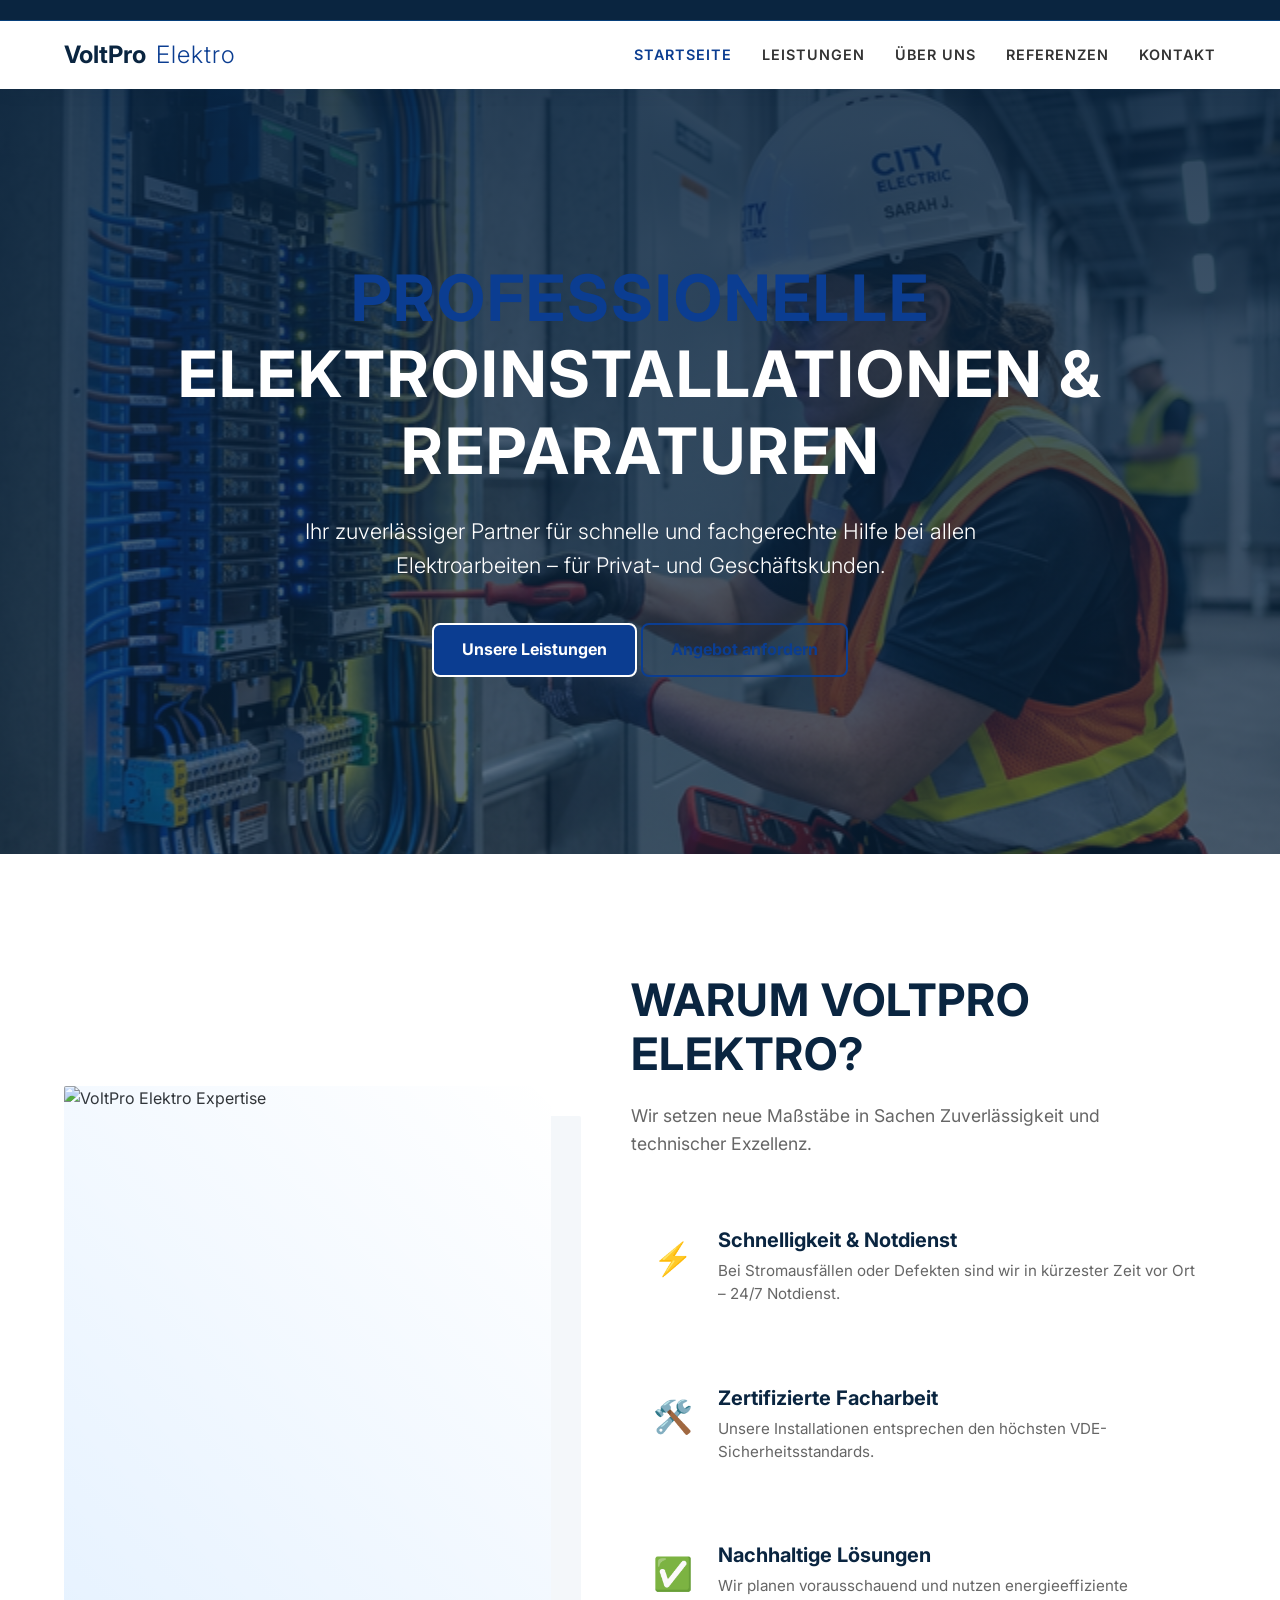
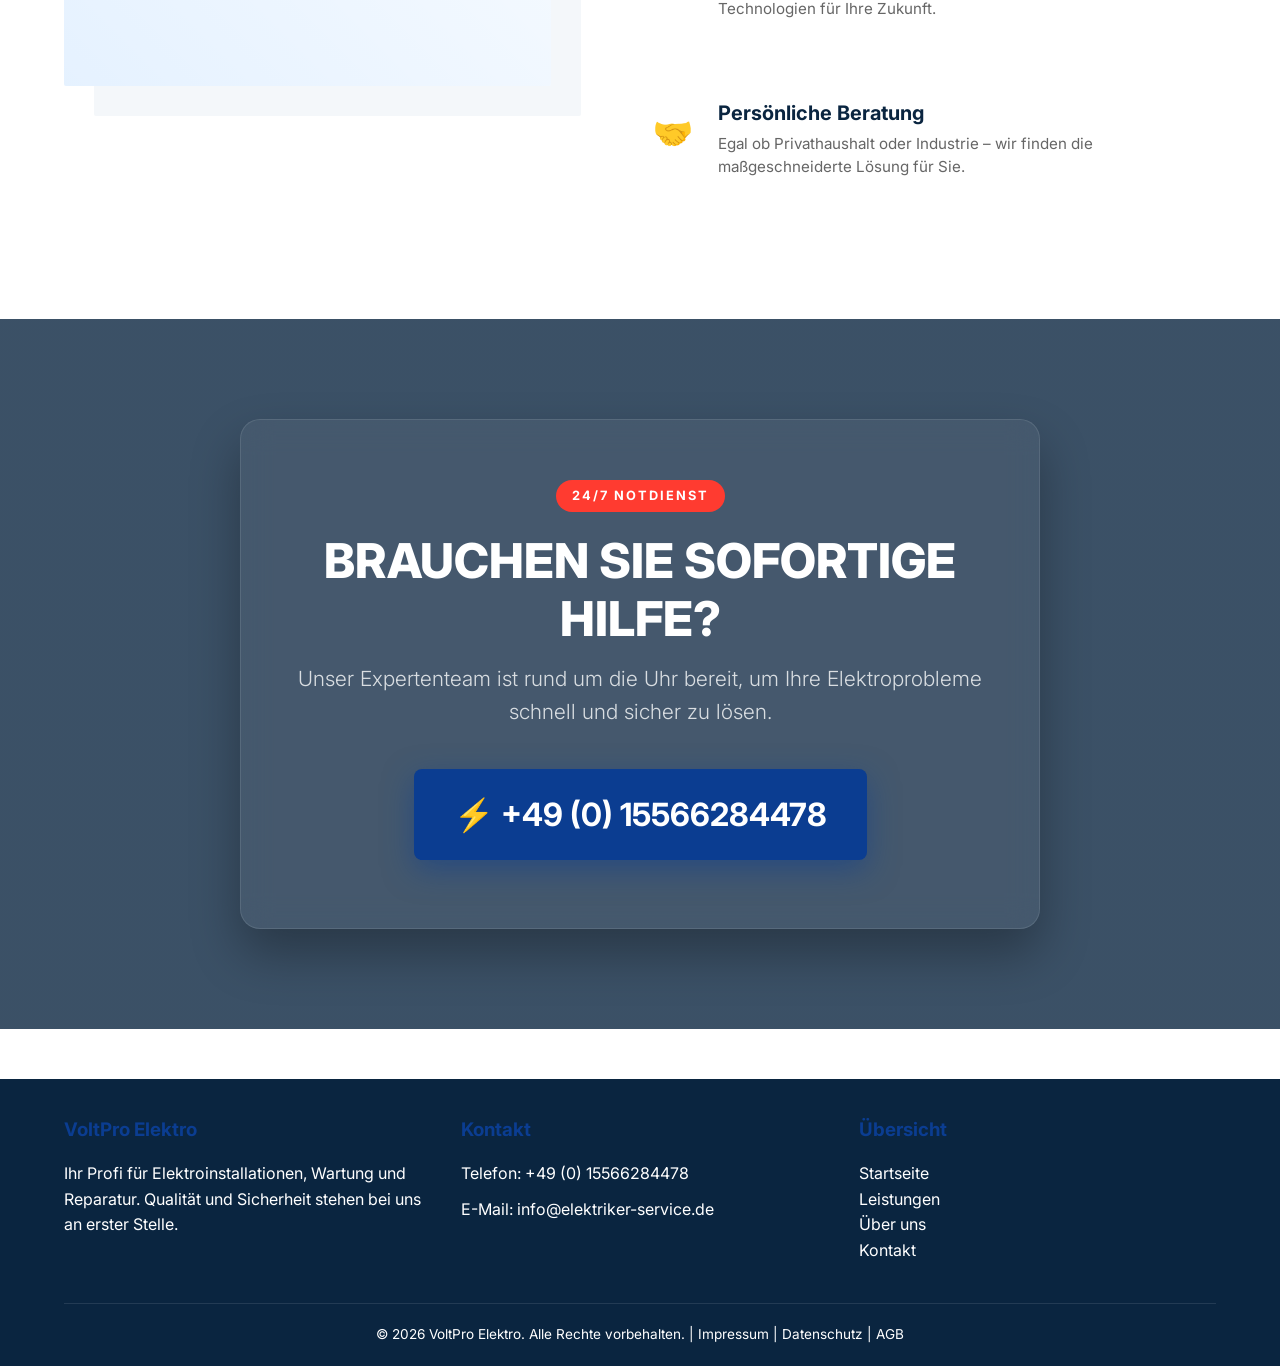
==== index.html @ 4292c700 "Update: German translations, new button styles, creative references, and legal pages" ====
<!DOCTYPE html>
<html lang="de">

<head>
    <meta charset="UTF-8">
    <meta name="viewport" content="width=device-width, initial-scale=1.0">
    <title>VoltPro Elektro | Professionell & Zuverlässig</title>
    <meta name="description"
        content="Professionelle Elektroinstallationen, Reparaturen und Wartung für Privat- und Geschäftskunden. Schneller und fachgerechter Service.">
    <link rel="stylesheet" href="css/style.css">
</head>

<body>
    <header>
        <div class="top-bar">
            <div class="container">

            </div>
        </div>
        <nav class="navbar">
            <div class="container">
                <a href="index.html" class="logo">VoltPro <span>Elektro</span></a>
                <ul class="nav-links">
                    <li><a href="index.html" class="active">Startseite</a></li>
                    <li><a href="leistungen.html">Leistungen</a></li>
                    <li><a href="uber-uns.html">Über uns</a></li>
                    <li><a href="referenzen.html">Referenzen</a></li>
                    <li><a href="kontakt.html">Kontakt</a></li>
                </ul>
                <div class="hamburger">
                    <span></span>
                    <span></span>
                    <span></span>
                </div>
            </div>
        </nav>
    </header>

    <main>
        <section class="hero" id="home">
            <div class="container">
                <div class="hero-content">
                    <h1><span>Professionelle</span> Elektroinstallationen & Reparaturen</h1>
                    <p>Ihr zuverlässiger Partner für schnelle und fachgerechte Hilfe bei allen Elektroarbeiten – für
                        Privat- und Geschäftskunden.</p>
                    <div class="hero-btns">
                        <a href="leistungen.html" class="btn white-border-btn">Unsere Leistungen</a>
                        <a href="kontakt.html" class="btn btn-secondary white-border-btn">Angebot anfordern</a>
                    </div>
                </div>
            </div>
        </section>

        <section class="advantages" id="why-us">
            <div class="container">
                <div class="advantages-split">
                    <div class="advantages-image">
                        <img src="https://images.unsplash.com/photo-1560700105-ef025fd710af?q=80&w=687&auto=format&fit=crop&ixlib=rb-4.1.0&ixid=M3wxMjA3fDB8MHxwaG90by1wYWdlfHx8fGVufDB8fHx8fA%3D%3D"
                            alt="VoltPro Elektro Expertise">
                    </div>
                    <div class="advantages-content">
                        <h2 class="section-title">Warum VoltPro Elektro?</h2>
                        <p class="section-subtitle">Wir setzen neue Maßstäbe in Sachen Zuverlässigkeit und technischer
                            Exzellenz.</p>

                        <div class="advantage-items">
                            <div class="advantage-item">
                                <div class="item-icon">⚡</div>
                                <div class="item-text">
                                    <h3>Schnelligkeit & Notdienst</h3>
                                    <p>Bei Stromausfällen oder Defekten sind wir in kürzester Zeit vor Ort – 24/7
                                        Notdienst.</p>
                                </div>
                            </div>
                            <div class="advantage-item">
                                <div class="item-icon">🛠️</div>
                                <div class="item-text">
                                    <h3>Zertifizierte Facharbeit</h3>
                                    <p>Unsere Installationen entsprechen den höchsten VDE-Sicherheitsstandards.</p>
                                </div>
                            </div>
                            <div class="advantage-item">
                                <div class="item-icon">✅</div>
                                <div class="item-text">
                                    <h3>Nachhaltige Lösungen</h3>
                                    <p>Wir planen vorausschauend und nutzen energieeffiziente Technologien für Ihre
                                        Zukunft.</p>
                                </div>
                            </div>
                            <div class="advantage-item">
                                <div class="item-icon">🤝</div>
                                <div class="item-text">
                                    <h3>Persönliche Beratung</h3>
                                    <p>Egal ob Privathaushalt oder Industrie – wir finden die maßgeschneiderte Lösung
                                        für Sie.</p>
                                </div>
                            </div>
                        </div>
                    </div>
                </div>
            </div>
        </section>

        <section class="cta-section">
            <div class="container">
                <div class="cta-glass-card">
                    <span class="cta-badge">24/7 Notdienst</span>
                    <h2>Brauchen Sie sofortige Hilfe?</h2>
                    <p>Unser Expertenteam ist rund um die Uhr bereit, um Ihre Elektroprobleme schnell und sicher zu lösen.</p>
                    <a href="tel:+4915566284478" class="btn white-border-btn cta-phone-btn">⚡ +49 (0) 15566284478</a>
                </div>
            </div>
        </section>
    </main>

    <footer>
        <div class="container">
            <div class="footer-content">
                <div class="footer-section">
                    <h3>VoltPro Elektro</h3>
                    <p>Ihr Profi für Elektroinstallationen, Wartung und Reparatur. Qualität und Sicherheit stehen bei
                        uns an erster Stelle.</p>
                </div>
                <div class="footer-section">
                    <h3>Kontakt</h3>
                    <p>Telefon: <a href="tel:+4915566284478">+49 (0) 15566284478</a></p>
                    <p>E-Mail: info@elektriker-service.de</p>
                </div>
                <div class="footer-section">
                    <h3>Übersicht</h3>
                    <ul>
                        <li><a href="index.html">Startseite</a></li>
                        <li><a href="leistungen.html">Leistungen</a></li>
                        <li><a href="uber-uns.html">Über uns</a></li>
                        <li><a href="kontakt.html">Kontakt</a></li>
                    </ul>
                </div>
            </div>
            <div class="footer-bottom">
                <p>&copy; 2026 VoltPro Elektro. Alle Rechte vorbehalten. | <a href="impressum.html">Impressum</a> | <a href="datenschutz.html">Datenschutz</a> | <a href="agb.html">AGB</a></p>
            </div>
        </div>
    </footer>

    <script src="js/main.js"></script>
</body>

</html>
---- css/style.css ----
@import url('https://fonts.googleapis.com/css2?family=Inter:wght@300;400;600;700&display=swap');

:root {
    --primary-color: #0A2540; /* Navy Blue */
    --accent-color: #0b3d91; /* User's Dark Blue */
    --accent-hover: #1456d1; /* User's Hover Blue */
    --text-color: #333333;
    --text-light: #666666;
    --bg-light: #F4F7FA; /* Coller light bg */
    --white: #FFFFFF;
    --black: #0A2540; /* Replaced black structure with Navy */
    --off-black: #071A2D; /* Deeper navy */
    --shadow: 0 4px 15px rgba(0, 37, 64, 0.08); /* Blue-tinted shadow */
    --transition: all 0.3s cubic-bezier(0.4, 0, 0.2, 1);
}

* {
    margin: 0;
    padding: 0;
    box-sizing: border-box;
}

body {
    font-family: 'Inter', sans-serif;
    line-height: 1.6;
    color: var(--text-color);
    background-color: var(--white);
    overflow-x: hidden;
}

h1, h2, h3 {
    color: var(--primary-color);
    line-height: 1.2;
}

a {
    text-decoration: none;
    color: inherit;
    transition: var(--transition);
}

ul {
    list-style: none;
}

img {
    max-width: 100%;
    display: block;
}

.container {
    width: 90%;
    max-width: 1200px;
    margin: 0 auto;
}

.btn {
    display: inline-block;
    padding: 12px 28px;
    background-color: var(--accent-color);
    color: var(--white);
    font-weight: 700;
    border-radius: 10px;
    border: 2px solid white; /* Weißer Rahmen für Elektro-Look */
    cursor: pointer;
    transition: all 0.3s ease;
    text-decoration: none;
    display: inline-block;
    position: relative;
    overflow: hidden;
    font-size: 16px;
}

.btn:hover {
    background-color: var(--accent-hover);
    border-color: white;
    box-shadow: 0 0 15px rgba(20, 86, 209, 0.7);
    transform: translateY(-2px);
}

.btn:active {
    transform: scale(0.96);
}

.btn::before {
    content: "";
    position: absolute;
    top: 0;
    left: -100%;
    width: 100%;
    height: 100%;
    background: linear-gradient(
        120deg,
        transparent,
        rgba(255,255,255,0.4),
        transparent
    );
    transition: 0.5s;
}

.btn:hover::before {
    left: 100%;
}

.white-border-btn {
    background: #0b3d91; /* dunkles Blau */
    color: white;
    border: 2px solid white;
    padding: 12px 28px;
    font-size: 16px;
    border-radius: 8px;
    cursor: pointer;
    transition: 0.3s;
    display: inline-block;
    text-decoration: none;
}

.white-border-btn:hover {
    background: #1456d1;
    box-shadow: 0 0 10px rgba(255,255,255,0.6);
}

.white-border-btn:active {
    transform: scale(0.97);
}

button {
    border: 2px solid white;
}

.btn-secondary {
    background-color: transparent;
    color: var(--accent-color);
    border: 2px solid var(--accent-color);
}

.btn-secondary:hover {
    background-color: var(--accent-color);
    color: var(--white);
}

/* Header & Navigation */
header {
    background-color: var(--white);
    box-shadow: var(--shadow);
    position: sticky;
    top: 0;
    z-index: 1000;
}

.top-bar {
    background-color: var(--black);
    color: var(--white);
    padding: 10px 0;
    font-size: 0.8rem;
    letter-spacing: 0.5px;
    border-bottom: 1px solid rgba(0, 123, 255, 0.3);
}

.top-bar .container {
    display: flex;
    justify-content: flex-end;
    align-items: center;
}

.phone-link {
    color: var(--accent-color);
    font-weight: 700;
}

.navbar {
    padding: 15px 0;
}

.navbar .container {
    display: flex;
    justify-content: space-between;
    align-items: center;
}

.logo {
    font-size: 1.5rem;
    font-weight: 700;
    color: var(--primary-color);
    display: flex;
    align-items: center;
    gap: 10px;
}

.logo span {
    color: var(--accent-color);
    font-weight: 300;
    letter-spacing: 1px; /* Slightly reduced for longer name */
}

.nav-links {
    display: flex;
    gap: 30px;
}

.nav-links a {
    font-weight: 600;
    font-size: 0.9rem;
    text-transform: uppercase;
    letter-spacing: 1px;
}

.nav-links a:hover, .nav-links a.active {
    color: var(--accent-color);
}

/* Hamburger Menu */
.hamburger {
    display: none;
    cursor: pointer;
    flex-direction: column;
    gap: 5px;
}

.hamburger span {
    width: 25px;
    height: 3px;
    background-color: var(--primary-color);
    transition: var(--transition);
}

/* Hero Section */
.hero {
    background: linear-gradient(rgba(10, 37, 64, 0.85), rgba(10, 37, 64, 0.65)), url('../images/electrician_hero.png') center/cover no-repeat;
    height: 85vh;
    display: flex;
    align-items: center;
    color: var(--white);
    text-align: center;
}

.hero h1 {
    color: var(--white);
    font-size: 4rem;
    margin-bottom: 24px;
    font-weight: 700;
    text-transform: uppercase;
    letter-spacing: 2px;
}

.hero h1 span {
    color: var(--accent-color);
}

.hero p {
    font-size: 1.35rem;
    max-width: 700px;
    margin: 0 auto 40px;
    font-weight: 300;
}

/* Advantages Section (Split Layout) */
.advantages {
    padding: 120px 0;
    background-color: var(--white);
    overflow: hidden;
}

.advantages-split {
    display: flex;
    align-items: center;
    gap: 80px;
}

.advantages-image {
    flex: 1;
    position: relative;
    border-radius: 2px;
    overflow: hidden;
    box-shadow: 30px 30px 0 var(--bg-light);
}

.advantages-image::after {
    content: '';
    position: absolute;
    top: 0;
    left: 0;
    width: 100%;
    height: 100%;
    background: linear-gradient(45deg, rgba(0, 123, 255, 0.1), transparent);
}

.advantages-image img {
    width: 100%;
    height: 600px;
    object-fit: cover;
    transition: var(--transition);
}

.advantages-split:hover .advantages-image img {
    transform: scale(1.05);
}

.advantages-content {
    flex: 1.2;
}

.section-title {
    font-size: 2.8rem;
    margin-bottom: 20px;
    text-transform: uppercase;
    letter-spacing: 1px;
}

.section-subtitle {
    font-size: 1.1rem;
    color: var(--text-light);
    margin-bottom: 50px;
    max-width: 500px;
}

.advantage-items {
    display: grid;
    gap: 40px;
}

.advantage-item {
    display: flex;
    gap: 25px;
    align-items: flex-start;
    padding: 20px;
    transition: var(--transition);
    border-left: 2px solid transparent;
}

.advantage-item:hover {
    background-color: var(--bg-light);
    border-left-color: var(--accent-color);
    padding-left: 30px;
}

.item-icon {
    font-size: 2rem;
    color: var(--accent-color);
    flex-shrink: 0;
    margin-top: 5px;
}

.item-text h3 {
    font-size: 1.25rem;
    margin-bottom: 8px;
    color: var(--black);
}

.item-text p {
    color: var(--text-light);
    font-size: 0.95rem;
    line-height: 1.5;
}

@media (max-width: 992px) {
    .advantages-split {
        flex-direction: column;
        gap: 60px;
    }

    .advantages-image {
        box-shadow: 15px 15px 0 var(--bg-light);
    }

    .advantages-image img {
        height: 400px;
    }
}

/* Page Hero */
.page-hero {
    background-color: var(--primary-color);
    color: var(--white);
    padding: 100px 0 60px;
    text-align: center;
}

.page-hero h1 {
    color: var(--accent-color);
    font-size: 3rem;
    margin-bottom: 10px;
}

.page-hero p {
    font-size: 1.2rem;
    opacity: 0.9;
}

/* Services Detail */
.services-detail {
    padding: 80px 0;
}

.service-item {
    display: flex;
    align-items: center;
    gap: 50px;
    margin-bottom: 80px;
}

.service-item.reverse {
    flex-direction: row-reverse;
}

.service-image {
    flex: 1;
    overflow: hidden;
    border-radius: 12px;
    box-shadow: var(--shadow);
}

.service-image img {
    width: 100%;
    height: 400px;
    object-fit: cover;
    transition: transform 0.5s ease;
}

.service-item:hover .service-image img {
    transform: scale(1.05);
}

.service-text {
    flex: 1;
}

/* Service Gallery (About Us) */
.what-we-do {
    padding: 80px 0;
    background-color: var(--white);
}

.service-gallery {
    display: grid;
    grid-template-columns: repeat(auto-fit, minmax(250px, 1fr));
    gap: 30px;
}

.gallery-item {
    text-align: center;
    background-color: var(--white);
    padding: 0;
    border-radius: 0;
    transition: var(--transition);
    overflow: hidden;
    border: 1px solid #eee;
}

.gallery-item:hover {
    transform: translateY(-10px);
    box-shadow: var(--shadow);
    border-color: var(--accent-color);
}

.gallery-item img {
    width: 100%;
    height: 200px;
    object-fit: cover;
    border-radius: 0;
    margin-bottom: 0;
}

.gallery-item-content {
    padding: 25px;
}

.gallery-item h3 {
    margin-bottom: 10px;
    font-size: 1.25rem;
}

.gallery-item p {
    color: var(--text-light);
    font-size: 0.95rem;
}

.service-text h2 {
    font-size: 2.2rem;
    margin-bottom: 20px;
    position: relative;
    padding-bottom: 10px;
}

.service-text h2::after {
    content: '';
    position: absolute;
    bottom: 0;
    left: 0;
    width: 60px;
    height: 4px;
    background-color: var(--accent-color);
}

.service-text p {
    margin-bottom: 20px;
    font-size: 1.1rem;
    color: var(--text-light);
}

.service-text ul {
    display: grid;
    grid-template-columns: 1fr 1fr;
    gap: 15px;
}

.service-text ul li {
    font-weight: 600;
    color: var(--primary-color);
}

/* About Section */
.about-section {
    padding: 80px 0;
}

.about-grid {
    display: grid;
    grid-template-columns: 1.5fr 1fr;
    gap: 50px;
    align-items: start;
}

.about-text h2 {
    font-size: 2.2rem;
    margin-bottom: 20px;
}

.about-text p {
    margin-bottom: 20px;
    font-size: 1.1rem;
    color: var(--text-light);
}

.about-text h3 {
    margin-top: 30px;
    margin-bottom: 15px;
}

.about-values {
    display: flex;
    flex-direction: column;
    gap: 20px;
}

.value-card {
    background-color: var(--bg-light);
    padding: 25px;
    border-radius: 8px;
    border-left: 5px solid var(--accent-color);
}

.value-card h3 {
    margin-bottom: 10px;
    font-size: 1.3rem;
}

/* References Section */
.references-section {
    padding: 80px 0;
}

.references-grid {
    display: grid;
    grid-template-columns: repeat(auto-fit, minmax(350px, 1fr));
    gap: 40px;
}

.reference-card {
    position: relative;
    border-radius: 12px;
    overflow: hidden;
    height: 450px;
    box-shadow: var(--shadow);
    transition: var(--transition);
    border: none;
}

.reference-card img {
    width: 100%;
    height: 100%;
    object-fit: cover;
    transition: transform 0.6s cubic-bezier(0.4, 0, 0.2, 1);
}

.reference-overlay {
    position: absolute;
    bottom: 0;
    left: 0;
    width: 100%;
    background: linear-gradient(to top, rgba(10, 37, 64, 0.95), rgba(10, 37, 64, 0.7), transparent);
    padding: 40px 30px 30px;
    color: var(--white);
    transform: translateY(20px);
    transition: var(--transition);
}

.reference-card:hover img {
    transform: scale(1.1);
}

.reference-card:hover .reference-overlay {
    transform: translateY(0);
}

.reference-card:hover {
    box-shadow: 0 20px 40px rgba(0, 123, 255, 0.2);
}

.reference-info h3 {
    color: var(--white);
    font-size: 1.5rem;
    margin-bottom: 12px;
    text-transform: uppercase;
    letter-spacing: 1px;
}

.reference-info p {
    color: rgba(255, 255, 255, 0.9);
    font-size: 0.95rem;
    line-height: 1.5;
}

.ref-badge {
    position: absolute;
    top: 20px;
    right: 20px;
    background-color: var(--accent-color);
    color: var(--white);
    padding: 5px 15px;
    border-radius: 20px;
    font-size: 0.75rem;
    font-weight: 700;
    text-transform: uppercase;
    letter-spacing: 1px;
    z-index: 10;
}

/* Contact Section */
.contact-section {
    padding: 80px 0;
}

.contact-grid {
    display: grid;
    grid-template-columns: 1fr 1fr;
    gap: 60px;
}

.contact-info h2 {
    margin-bottom: 20px;
}

.contact-info > p {
    margin-bottom: 40px;
    font-size: 1.1rem;
    color: var(--text-light);
}

.info-items {
    display: flex;
    flex-direction: column;
    gap: 30px;
    margin-bottom: 40px;
}

.info-item {
    display: flex;
    gap: 20px;
    align-items: flex-start;
}

.info-item .icon {
    font-size: 1.5rem;
    background-color: var(--accent-color);
    width: 50px;
    height: 50px;
    display: flex;
    align-items: center;
    justify-content: center;
    border-radius: 50%;
    color: var(--primary-color);
}

.info-item h3 {
    font-size: 1.1rem;
    margin-bottom: 5px;
}

.business-hours {
    background-color: var(--bg-light);
    padding: 30px;
    border-radius: 8px;
}

.business-hours h3 {
    margin-bottom: 15px;
}

/* Contact Form */
.contact-form-wrapper {
    background-color: var(--white);
    padding: 40px;
    border-radius: 8px;
    box-shadow: var(--shadow);
    border-top: 5px solid var(--primary-color);
}

.form-group {
    margin-bottom: 20px;
}

.form-group label {
    display: block;
    margin-bottom: 8px;
    font-weight: 600;
}

.form-group input, 
.form-group select, 
.form-group textarea {
    width: 100%;
    padding: 12px;
    border: 1px solid #ddd;
    border-radius: 4px;
    font-family: inherit;
    font-size: 1rem;
}

.form-group input:focus, 
.form-group select:focus, 
.form-group textarea:focus {
    outline: none;
    border-color: var(--primary-color);
    box-shadow: 0 0 0 2px rgba(0, 45, 98, 0.1);
}

@media (max-width: 768px) {
    .service-item, .service-item.reverse {
        flex-direction: column;
        gap: 30px;
        margin-bottom: 50px;
    }

    .service-image {
        width: 100%;
    }

    .service-image img {
        height: 250px;
    }
}
.cta-section {
    padding: 100px 0;
    background: linear-gradient(rgba(10, 37, 64, 0.8), rgba(10, 37, 64, 0.8)), url('../images/emergency_bg.png') center/cover no-repeat fixed;
    text-align: center;
    color: var(--white);
    position: relative;
    overflow: hidden;
}

.cta-glass-card {
    background: rgba(255, 255, 255, 0.05);
    backdrop-filter: blur(15px);
    -webkit-backdrop-filter: blur(15px);
    border: 1px solid rgba(255, 255, 255, 0.1);
    padding: 60px 40px;
    border-radius: 20px;
    max-width: 800px;
    margin: 0 auto;
    box-shadow: 0 25px 50px rgba(0, 0, 0, 0.3);
}

.cta-badge {
    display: inline-block;
    background-color: #ff3b30; /* Emergency Red */
    color: var(--white);
    padding: 6px 16px;
    border-radius: 50px;
    font-size: 0.8rem;
    font-weight: 700;
    margin-bottom: 20px;
    text-transform: uppercase;
    letter-spacing: 2px;
    animation: pulse 2s infinite;
}

@keyframes pulse {
    0% { transform: scale(1); box-shadow: 0 0 0 0 rgba(255, 59, 48, 0.4); }
    70% { transform: scale(1.05); box-shadow: 0 0 0 10px rgba(255, 59, 48, 0); }
    100% { transform: scale(1); box-shadow: 0 0 0 0 rgba(255, 59, 48, 0); }
}

.cta-section h2 {
    font-size: 3rem;
    margin-bottom: 15px;
    color: var(--white);
    font-weight: 800;
    text-transform: uppercase;
}

.cta-section p {
    font-size: 1.3rem;
    margin-bottom: 40px;
    color: rgba(255, 255, 255, 0.8);
    font-weight: 300;
}

.cta-phone-btn {
    font-size: 2rem !important;
    padding: 20px 40px !important;
    background-color: var(--accent-color) !important;
    border: none !important;
    box-shadow: 0 10px 30px rgba(11, 61, 145, 0.5) !important;
}

.cta-phone-btn:hover {
    background-color: var(--accent-hover) !important;
    transform: translateY(-5px) scale(1.02) !important;
}

/* Footer (existing styles remain) */
footer {
    background-color: var(--primary-color);
    color: var(--white);
    padding: 40px 0 20px;
    margin-top: 50px;
}

.footer-content {
    display: grid;
    grid-template-columns: repeat(auto-fit, minmax(250px, 1fr));
    gap: 40px;
    margin-bottom: 40px;
}

.footer-section h3 {
    color: var(--accent-color);
    margin-bottom: 20px;
}

.footer-section p {
    margin-bottom: 10px;
}

.footer-bottom {
    text-align: center;
    border-top: 1px solid rgba(255, 255, 255, 0.1);
    padding-top: 20px;
    font-size: 0.85rem;
}

/* Mobile Responsiveness */
@media (max-width: 768px) {
    .nav-links {
        display: none;
        position: absolute;
        top: 100%;
        left: 0;
        width: 100%;
        background-color: var(--white);
        flex-direction: column;
        padding: 20px;
        box-shadow: var(--shadow);
    }

    .nav-links.active {
        display: flex;
    }

    .hamburger {
        display: flex;
    }
}
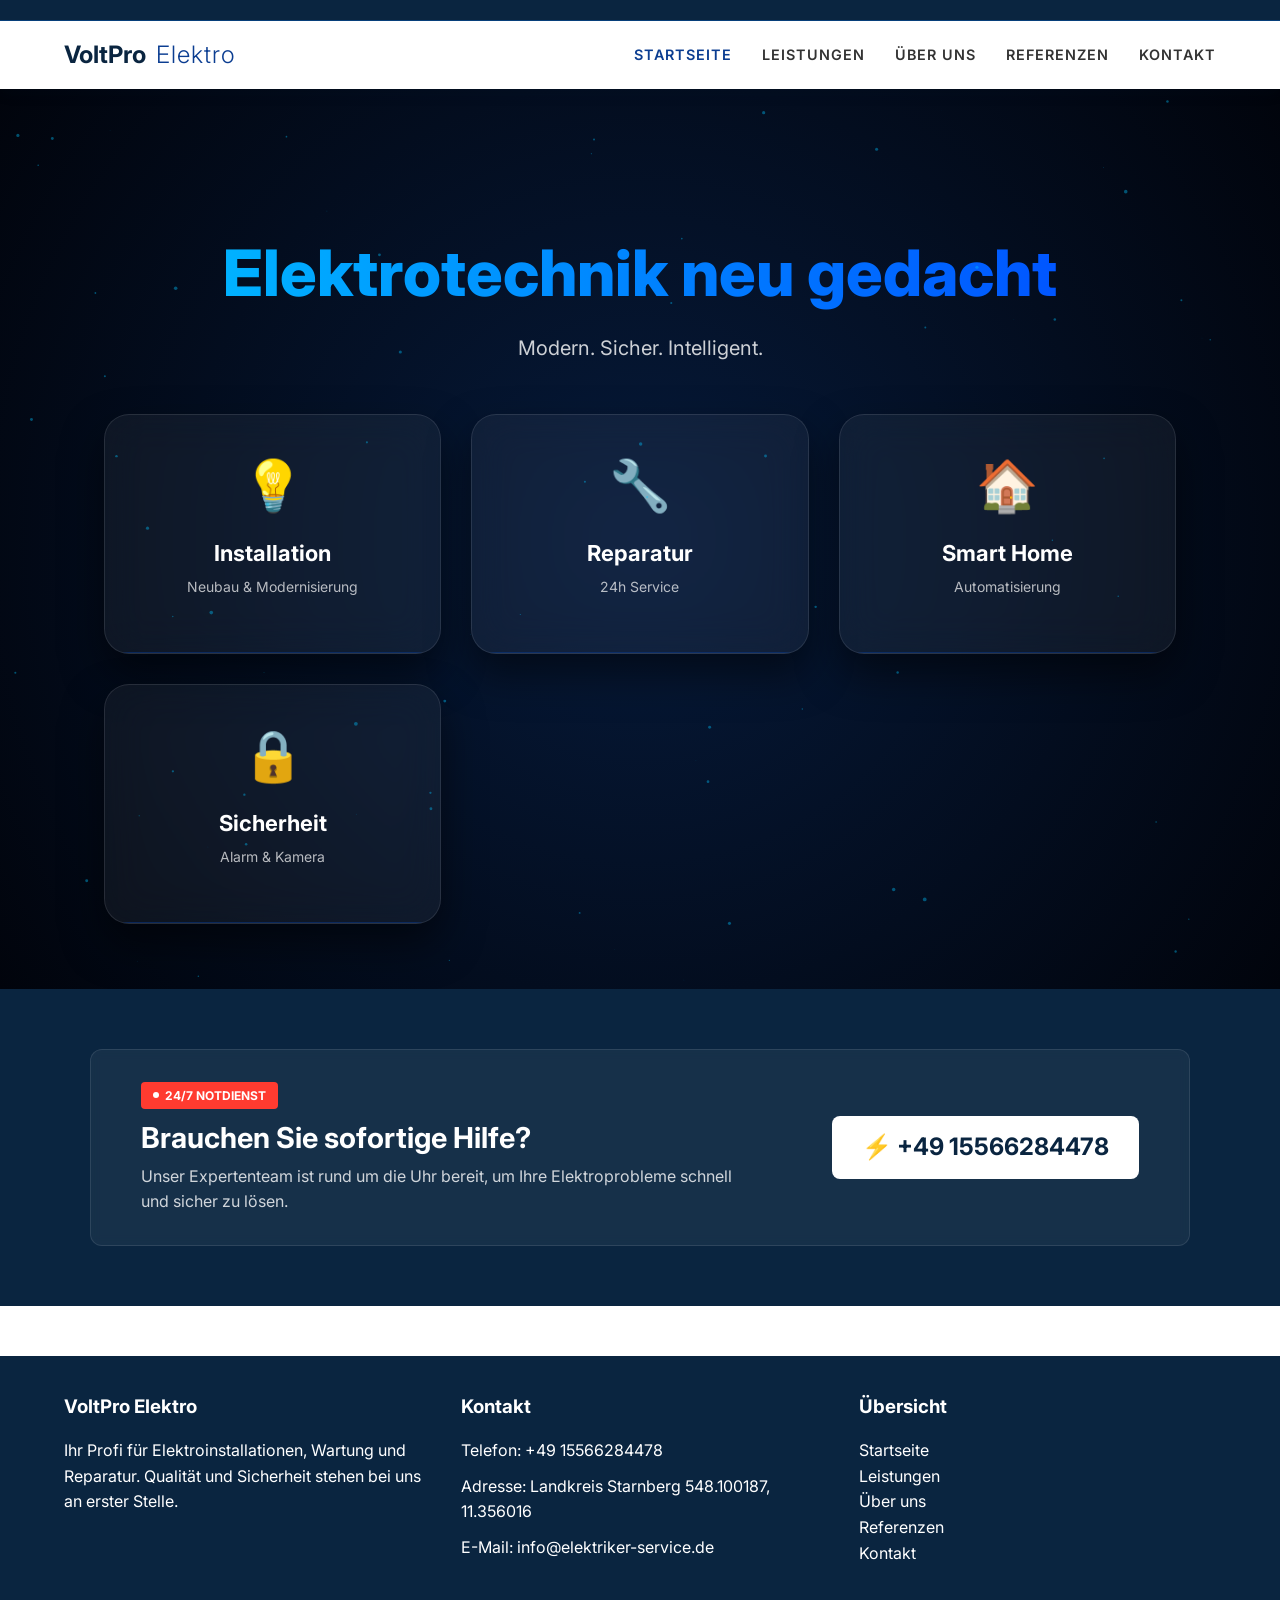
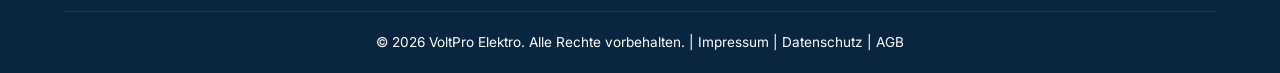
==== commit 9f8bbe4f: "Premium Design Upgrade: Particle Hero, 3D Cards, and Information Standardization" ====
--- a/index.html
+++ b/index.html
@@ -38,64 +38,46 @@
 
     <main>
         <section class="hero" id="home">
-            <div class="container">
-                <div class="hero-content">
-                    <h1><span>Professionelle</span> Elektroinstallationen & Reparaturen</h1>
-                    <p>Ihr zuverlässiger Partner für schnelle und fachgerechte Hilfe bei allen Elektroarbeiten – für
-                        Privat- und Geschäftskunden.</p>
-                    <div class="hero-btns">
-                        <a href="leistungen.html" class="btn white-border-btn">Unsere Leistungen</a>
-                        <a href="kontakt.html" class="btn btn-secondary white-border-btn">Angebot anfordern</a>
+            <canvas id="particles"></canvas>
+            <div class="container hero-container">
+                <h1>Elektrotechnik neu gedacht</h1>
+                <p>Modern. Sicher. Intelligent.</p>
+
+                <div class="hero-grid">
+                    <div class="card-service" onclick="go('leistungen.html#installation')">
+                        <div class="card-content-3d">
+                            <span class="icon-large">💡</span>
+                            <h3>Installation</h3>
+                            <p>Neubau & Modernisierung</p>
+                        </div>
+                        <div class="card-info-extra">Komplette Lösungen</div>
                     </div>
-                </div>
-            </div>
-        </section>
 
-        <section class="advantages" id="why-us">
-            <div class="container">
-                <div class="advantages-split">
-                    <div class="advantages-image">
-                        <img src="https://images.unsplash.com/photo-1560700105-ef025fd710af?q=80&w=687&auto=format&fit=crop&ixlib=rb-4.1.0&ixid=M3wxMjA3fDB8MHxwaG90by1wYWdlfHx8fGVufDB8fHx8fA%3D%3D"
-                            alt="VoltPro Elektro Expertise">
+                    <div class="card-service" onclick="go('leistungen.html#reparatur')">
+                        <div class="card-content-3d">
+                            <span class="icon-large">🔧</span>
+                            <h3>Reparatur</h3>
+                            <p>24h Service</p>
+                        </div>
+                        <div class="card-info-extra">Schnelle Hilfe</div>
                     </div>
-                    <div class="advantages-content">
-                        <h2 class="section-title">Warum VoltPro Elektro?</h2>
-                        <p class="section-subtitle">Wir setzen neue Maßstäbe in Sachen Zuverlässigkeit und technischer
-                            Exzellenz.</p>
 
-                        <div class="advantage-items">
-                            <div class="advantage-item">
-                                <div class="item-icon">⚡</div>
-                                <div class="item-text">
-                                    <h3>Schnelligkeit & Notdienst</h3>
-                                    <p>Bei Stromausfällen oder Defekten sind wir in kürzester Zeit vor Ort – 24/7
-                                        Notdienst.</p>
-                                </div>
-                            </div>
-                            <div class="advantage-item">
-                                <div class="item-icon">🛠️</div>
-                                <div class="item-text">
-                                    <h3>Zertifizierte Facharbeit</h3>
-                                    <p>Unsere Installationen entsprechen den höchsten VDE-Sicherheitsstandards.</p>
-                                </div>
-                            </div>
-                            <div class="advantage-item">
-                                <div class="item-icon">✅</div>
-                                <div class="item-text">
-                                    <h3>Nachhaltige Lösungen</h3>
-                                    <p>Wir planen vorausschauend und nutzen energieeffiziente Technologien für Ihre
-                                        Zukunft.</p>
-                                </div>
-                            </div>
-                            <div class="advantage-item">
-                                <div class="item-icon">🤝</div>
-                                <div class="item-text">
-                                    <h3>Persönliche Beratung</h3>
-                                    <p>Egal ob Privathaushalt oder Industrie – wir finden die maßgeschneiderte Lösung
-                                        für Sie.</p>
-                                </div>
-                            </div>
+                    <div class="card-service" onclick="go('leistungen.html#smart')">
+                        <div class="card-content-3d">
+                            <span class="icon-large">🏠</span>
+                            <h3>Smart Home</h3>
+                            <p>Automatisierung</p>
                         </div>
+                        <div class="card-info-extra">Intelligente Technik</div>
+                    </div>
+
+                    <div class="card-service" onclick="go('leistungen.html#sicherheit')">
+                        <div class="card-content-3d">
+                            <span class="icon-large">🔒</span>
+                            <h3>Sicherheit</h3>
+                            <p>Alarm & Kamera</p>
+                        </div>
+                        <div class="card-info-extra">Schutzsysteme</div>
                     </div>
                 </div>
             </div>
@@ -104,10 +86,12 @@
         <section class="cta-section">
             <div class="container">
                 <div class="cta-glass-card">
-                    <span class="cta-badge">24/7 Notdienst</span>
-                    <h2>Brauchen Sie sofortige Hilfe?</h2>
-                    <p>Unser Expertenteam ist rund um die Uhr bereit, um Ihre Elektroprobleme schnell und sicher zu lösen.</p>
-                    <a href="tel:+4915566284478" class="btn white-border-btn cta-phone-btn">⚡ +49 (0) 15566284478</a>
+                    <div class="cta-content-wrapper">
+                        <span class="cta-badge"><span class="pulse-dot"></span> 24/7 Notdienst</span>
+                        <h2>Brauchen Sie sofortige Hilfe?</h2>
+                        <p>Unser Expertenteam ist rund um die Uhr bereit, um Ihre Elektroprobleme schnell und sicher zu lösen.</p>
+                    </div>
+                    <a href="tel:+4915566284478" class="btn white-border-btn cta-phone-btn">⚡ +49 15566284478</a>
                 </div>
             </div>
         </section>
@@ -123,15 +107,17 @@
                 </div>
                 <div class="footer-section">
                     <h3>Kontakt</h3>
-                    <p>Telefon: <a href="tel:+4915566284478">+49 (0) 15566284478</a></p>
+                    <p>Telefon: <a href="tel:+4915566284478">+49 15566284478</a></p>
+                    <p>Adresse: Landkreis Starnberg 548.100187, 11.356016</p>
                     <p>E-Mail: info@elektriker-service.de</p>
                 </div>
                 <div class="footer-section">
                     <h3>Übersicht</h3>
-                    <ul>
+                    <ul class="nav-links-footer">
                         <li><a href="index.html">Startseite</a></li>
                         <li><a href="leistungen.html">Leistungen</a></li>
                         <li><a href="uber-uns.html">Über uns</a></li>
+                        <li><a href="referenzen.html">Referenzen</a></li>
                         <li><a href="kontakt.html">Kontakt</a></li>
                     </ul>
                 </div>
--- a/css/style.css
+++ b/css/style.css
@@ -225,33 +225,56 @@
 }
 
 /* Hero Section */
+/* Premium Hero with Particles */
+#particles {
+    position: absolute;
+    top: 0;
+    left: 0;
+    width: 100%;
+    height: 100%;
+    z-index: 1;
+    pointer-events: none;
+}
+
 .hero {
-    background: linear-gradient(rgba(10, 37, 64, 0.85), rgba(10, 37, 64, 0.65)), url('../images/electrician_hero.png') center/cover no-repeat;
-    height: 85vh;
-    display: flex;
+    position: relative;
+    height: 100vh;
+    background: radial-gradient(circle at center, #061a3a, #01040c);
+    overflow: hidden;
+    display: flex;
+    flex-direction: column;
+    justify-content: center;
     align-items: center;
-    color: var(--white);
     text-align: center;
+    color: var(--white);
+    padding-top: 80px;
+    z-index: 2;
 }
 
 .hero h1 {
-    color: var(--white);
     font-size: 4rem;
-    margin-bottom: 24px;
-    font-weight: 700;
-    text-transform: uppercase;
-    letter-spacing: 2px;
-}
-
-.hero h1 span {
-    color: var(--accent-color);
+    margin-bottom: 20px;
+    background: linear-gradient(90deg, #00c3ff, #0044ff);
+    -webkit-background-clip: text;
+    background-clip: text;
+    color: transparent;
+    font-weight: 800;
 }
 
 .hero p {
-    font-size: 1.35rem;
-    max-width: 700px;
-    margin: 0 auto 40px;
-    font-weight: 300;
+    font-size: 1.25rem;
+    opacity: 0.8;
+    margin-bottom: 50px;
+}
+
+.hero-grid {
+    display: grid;
+    grid-template-columns: repeat(auto-fit, minmax(260px, 1fr));
+    gap: 30px;
+    max-width: 1200px;
+    width: 100%;
+    padding: 0 40px;
+    perspective: 1000px;
 }
 
 /* Advantages Section (Split Layout) */
@@ -377,7 +400,7 @@
 }
 
 .page-hero h1 {
-    color: var(--accent-color);
+    color: var(--white);
     font-size: 3rem;
     margin-bottom: 10px;
 }
@@ -751,8 +774,8 @@
     }
 }
 .cta-section {
-    padding: 100px 0;
-    background: linear-gradient(rgba(10, 37, 64, 0.8), rgba(10, 37, 64, 0.8)), url('../images/emergency_bg.png') center/cover no-repeat fixed;
+    padding: 60px 0;
+    background: #0A2540; /* Solid professional dark blue */
     text-align: center;
     color: var(--white);
     position: relative;
@@ -761,62 +784,200 @@
 
 .cta-glass-card {
     background: rgba(255, 255, 255, 0.05);
-    backdrop-filter: blur(15px);
-    -webkit-backdrop-filter: blur(15px);
+    backdrop-filter: blur(5px);
     border: 1px solid rgba(255, 255, 255, 0.1);
-    padding: 60px 40px;
-    border-radius: 20px;
-    max-width: 800px;
+    padding: 30px 50px;
+    border-radius: 12px;
+    max-width: 1100px;
     margin: 0 auto;
-    box-shadow: 0 25px 50px rgba(0, 0, 0, 0.3);
+    display: flex;
+    align-items: center;
+    justify-content: space-between;
+    gap: 40px;
+    text-align: left;
+}
+
+@media (max-width: 992px) {
+    .cta-glass-card {
+        flex-direction: column;
+        text-align: center;
+        padding: 40px 20px;
+        gap: 25px;
+    }
+}
+
+.cta-content-wrapper {
+    flex: 1;
 }
 
 .cta-badge {
+    display: inline-flex;
+    align-items: center;
+    gap: 6px;
+    background: #ff3b30;
+    color: var(--white);
+    padding: 4px 12px;
+    border-radius: 4px;
+    font-size: 0.75rem;
+    font-weight: 700;
+    margin-bottom: 12px;
+    text-transform: uppercase;
+}
+
+.pulse-dot {
+    width: 6px;
+    height: 6px;
+    background-color: var(--white);
+    border-radius: 50%;
+    animation: dot-pulse 2s infinite;
+}
+
+@keyframes dot-pulse {
+    0% { transform: scale(0.95); box-shadow: 0 0 0 0 rgba(255, 255, 255, 0.7); }
+    70% { transform: scale(1); box-shadow: 0 0 0 6px rgba(255, 255, 255, 0); }
+    100% { transform: scale(0.95); box-shadow: 0 0 0 0 rgba(255, 255, 255, 0); }
+}
+
+.cta-section h2 {
+    font-size: 1.8rem;
+    margin-bottom: 8px;
+    color: var(--white);
+    font-weight: 700;
+    text-transform: none;
+    letter-spacing: normal;
+}
+
+.cta-section p {
+    font-size: 1rem;
+    margin-bottom: 0;
+    color: rgba(255, 255, 255, 0.8);
+    max-width: 600px;
+    font-weight: 400;
+}
+
+@media (max-width: 992px) {
+    .cta-section p {
+        margin-bottom: 0;
+    }
+}
+
+.cta-phone-btn {
+    font-size: 1.5rem !important;
+    padding: 12px 30px !important;
+    background: var(--white) !important;
+    color: var(--primary-color) !important;
+    border-radius: 8px !important;
+    border: none !important;
+    transition: all 0.3s ease !important;
+    white-space: nowrap;
     display: inline-block;
-    background-color: #ff3b30; /* Emergency Red */
-    color: var(--white);
-    padding: 6px 16px;
-    border-radius: 50px;
-    font-size: 0.8rem;
-    font-weight: 700;
-    margin-bottom: 20px;
-    text-transform: uppercase;
-    letter-spacing: 2px;
-    animation: pulse 2s infinite;
-}
-
-@keyframes pulse {
-    0% { transform: scale(1); box-shadow: 0 0 0 0 rgba(255, 59, 48, 0.4); }
-    70% { transform: scale(1.05); box-shadow: 0 0 0 10px rgba(255, 59, 48, 0); }
-    100% { transform: scale(1); box-shadow: 0 0 0 0 rgba(255, 59, 48, 0); }
-}
-
-.cta-section h2 {
-    font-size: 3rem;
+}
+
+.cta-phone-btn:hover {
+    background: var(--accent-hover) !important;
+    color: var(--white) !important;
+    transform: translateY(-2px);
+}
+/* Kernkompetenzen (Interactive Service Grid) */
+.competencies {
+    background: linear-gradient(135deg, var(--primary-color), #020611);
+    padding: 100px 0;
+    text-align: center;
+}
+
+.competencies h2 {
+    color: var(--white);
+    margin-bottom: 50px;
+    font-size: 2.5rem;
+}
+
+.grid-showcase {
+    display: grid;
+    grid-template-columns: repeat(auto-fit, minmax(280px, 1fr));
+    gap: 40px;
+    max-width: 1200px;
+    margin: 0 auto;
+    padding: 40px 20px;
+    perspective: 1000px;
+}
+
+.card-service {
+    position: relative;
+    height: 240px;
+    padding: 30px;
+    background: rgba(255, 255, 255, 0.05);
+    border-radius: 25px;
+    backdrop-filter: blur(20px);
+    border: 1px solid rgba(255, 255, 255, 0.1);
+    cursor: pointer;
+    overflow: hidden;
+    transition: transform 0.2s ease, box-shadow 0.4s ease, border-color 0.4s ease;
+    transform-style: preserve-3d;
+    text-align: center;
+    box-shadow: 0 20px 40px rgba(0,0,0,0.5);
+}
+
+.card-service .card-content-3d {
+    transform: translateZ(50px);
+    pointer-events: none;
+}
+
+.card-service::before {
+    content: "";
+    position: absolute;
+    inset: 0;
+    border-radius: 25px;
+    background: linear-gradient(120deg, transparent, rgba(0, 195, 255, 0.5), transparent);
+    opacity: 0;
+    transition: 0.5s;
+    pointer-events: none;
+}
+
+.card-service:hover {
+    box-shadow: 0 30px 60px rgba(0, 195, 255, 0.3);
+    border-color: var(--accent-color);
+}
+
+.card-service:hover::before {
+    opacity: 1;
+}
+
+.card-service .icon-large {
+    font-size: 50px;
     margin-bottom: 15px;
-    color: var(--white);
-    font-weight: 800;
-    text-transform: uppercase;
-}
-
-.cta-section p {
-    font-size: 1.3rem;
-    margin-bottom: 40px;
-    color: rgba(255, 255, 255, 0.8);
-    font-weight: 300;
-}
-
-.cta-phone-btn {
-    font-size: 2rem !important;
-    padding: 20px 40px !important;
-    background-color: var(--accent-color) !important;
-    border: none !important;
-    box-shadow: 0 10px 30px rgba(11, 61, 145, 0.5) !important;
-}
-
-.cta-phone-btn:hover {
-    background-color: var(--accent-hover) !important;
-    transform: translateY(-5px) scale(1.02) !important;
+    display: block;
+}
+
+.card-service h3 {
+    margin: 0;
+    font-size: 22px;
+    color: var(--white);
+}
+
+.card-service p {
+    font-size: 14px;
+    opacity: 0.7;
+    color: var(--white);
+    margin-top: 10px;
+}
+
+.card-info-extra {
+    position: absolute;
+    bottom: 0;
+    left: 0;
+    width: 100%;
+    padding: 15px;
+    background: var(--accent-color);
+    transform: translateY(100%);
+    transition: 0.4s;
+    border-radius: 0 0 25px 25px;
+    font-size: 14px;
+    color: var(--white);
+    font-weight: 500;
+}
+
+.card-service:hover .card-info-extra {
+    transform: translateY(0);
 }
 
 /* Footer (existing styles remain) */
@@ -835,7 +996,7 @@
 }
 
 .footer-section h3 {
-    color: var(--accent-color);
+    color: var(--white);
     margin-bottom: 20px;
 }
 
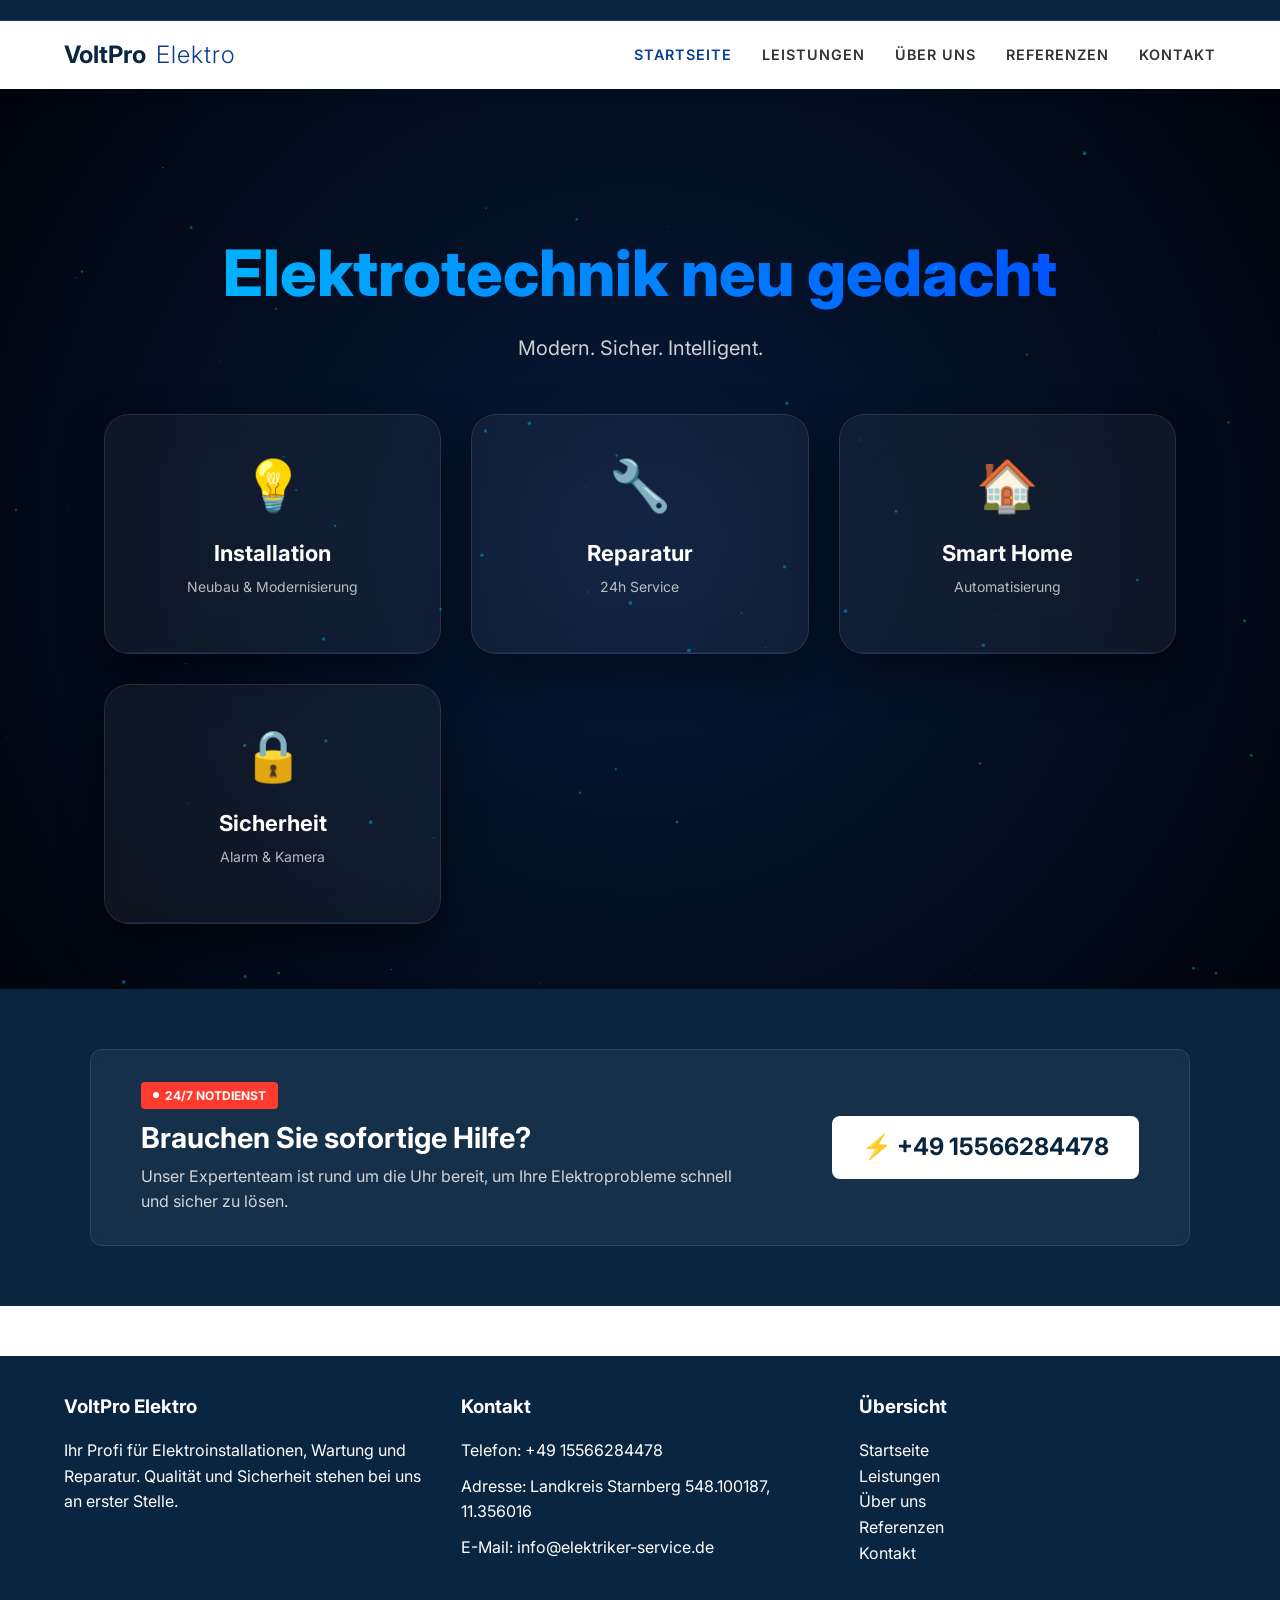
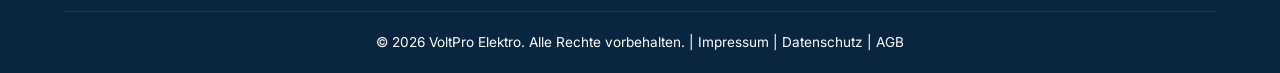
==== commit cbf3d28f: "Global Favicon Integration across all pages" ====
--- a/index.html
+++ b/index.html
@@ -8,6 +8,7 @@
     <meta name="description"
         content="Professionelle Elektroinstallationen, Reparaturen und Wartung für Privat- und Geschäftskunden. Schneller und fachgerechter Service.">
     <link rel="stylesheet" href="css/style.css">
+    <link rel="icon" type="image/png" href="images/favicon.png">
 </head>
 
 <body>
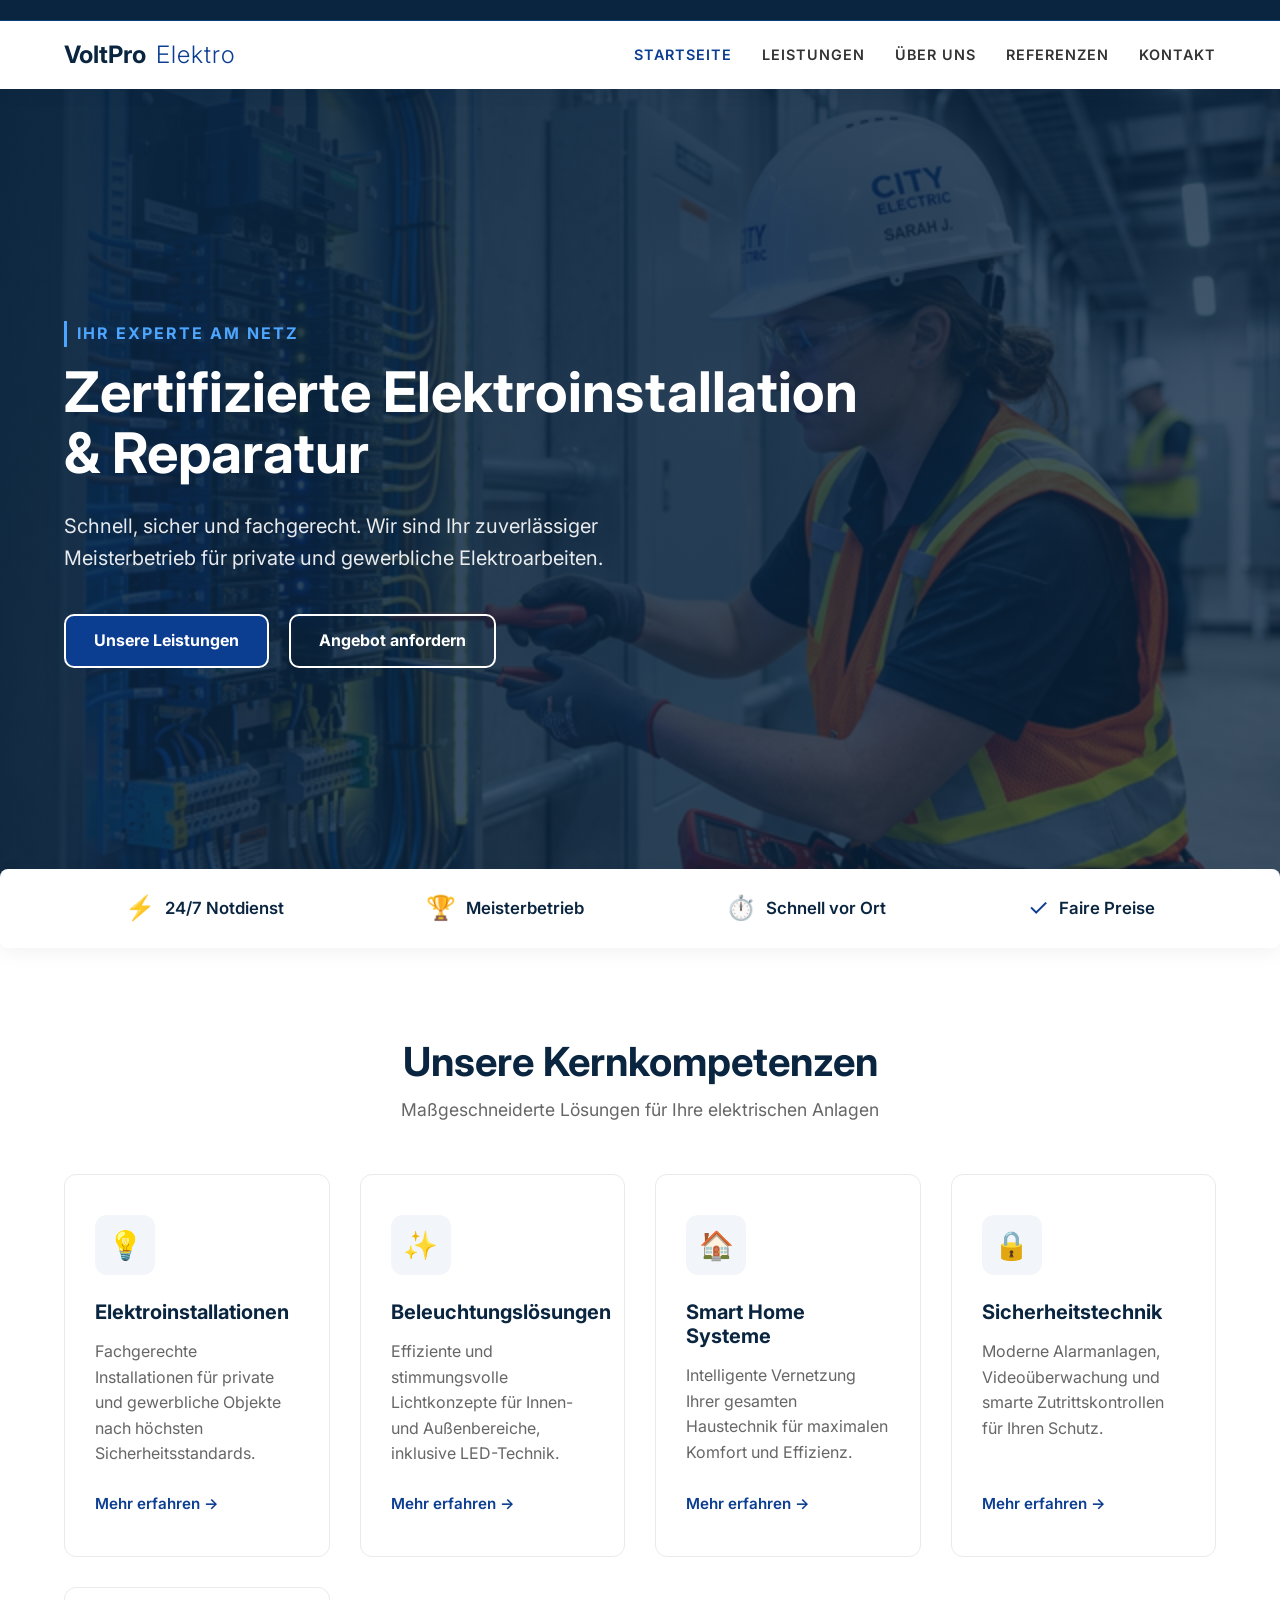
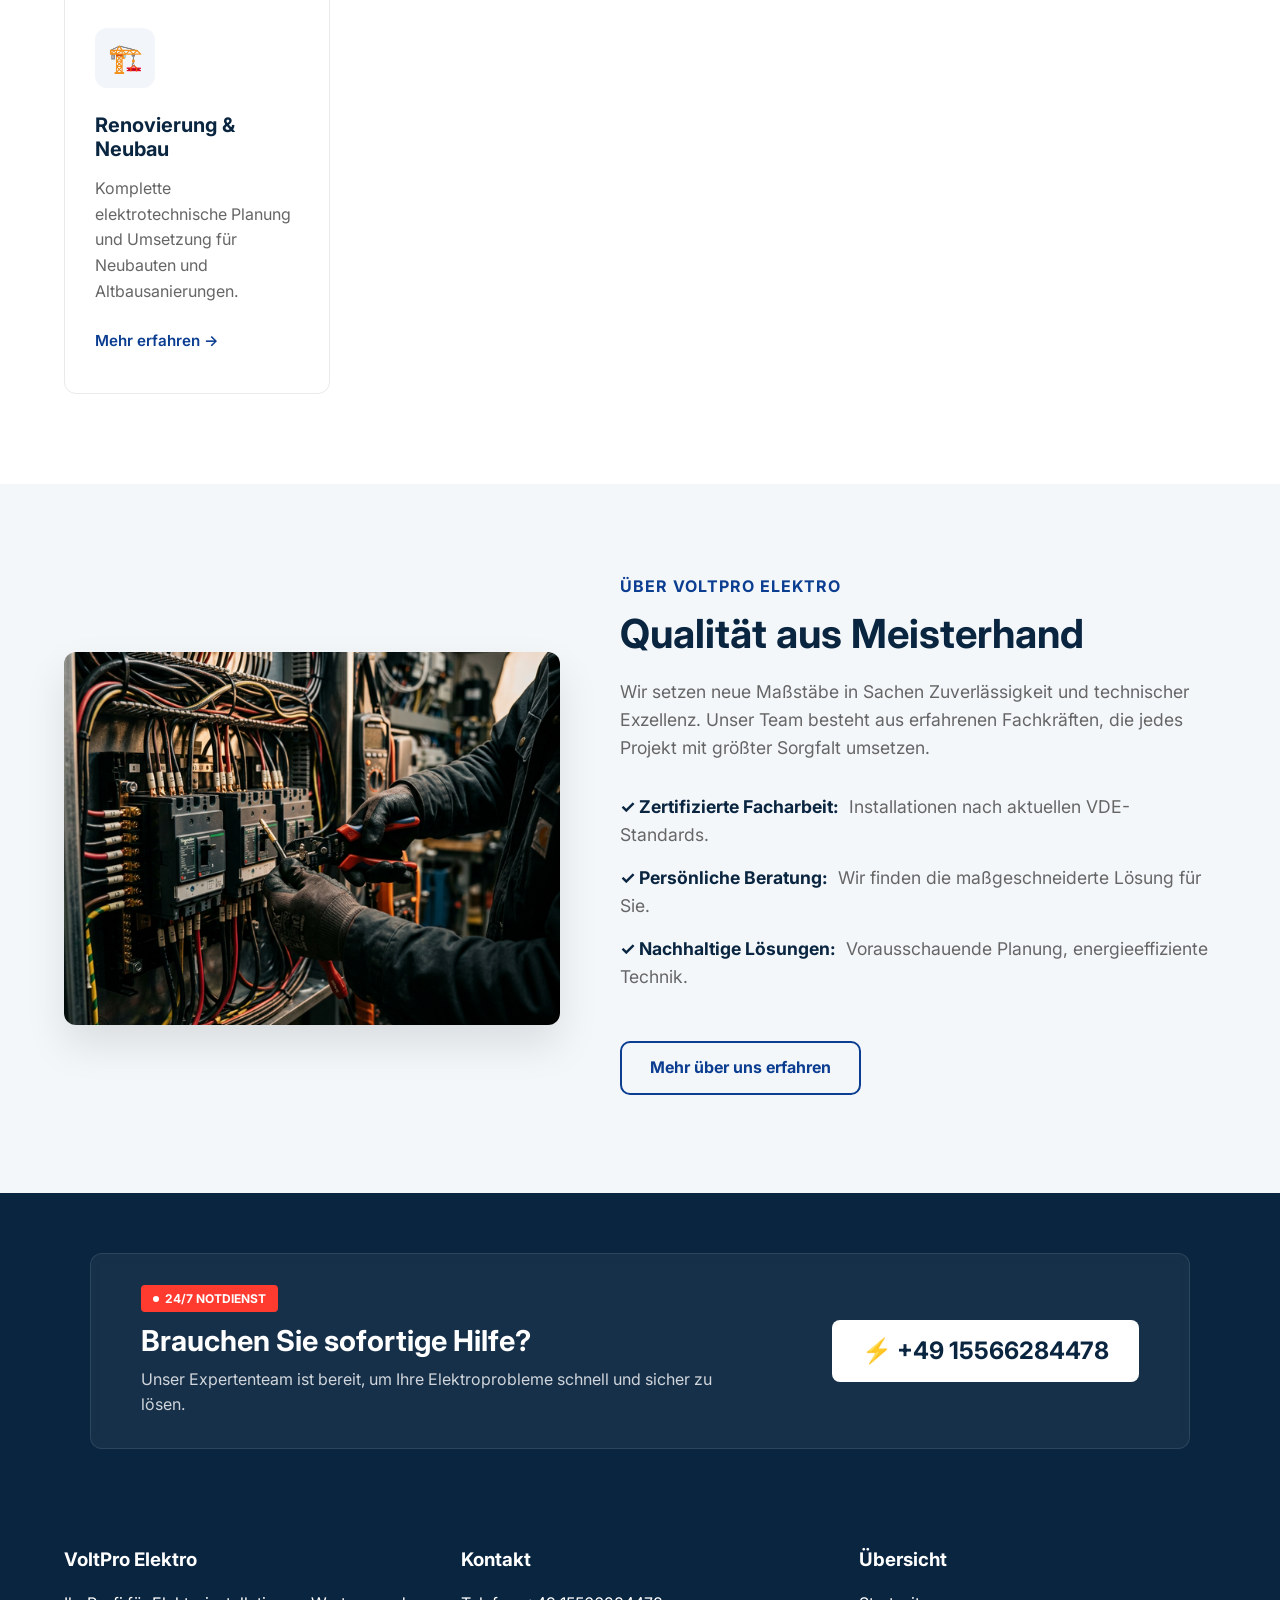
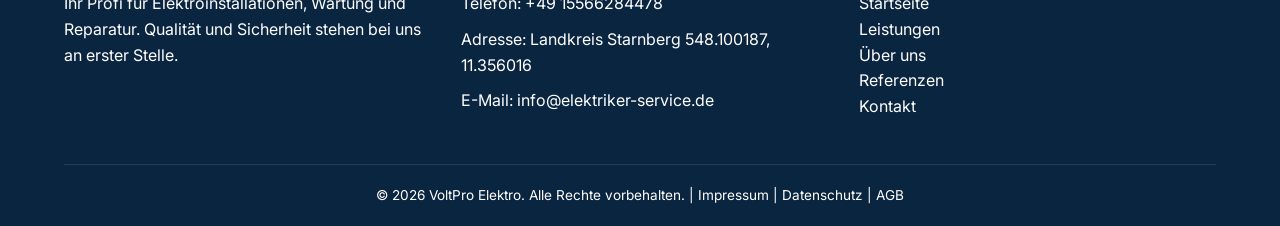
==== commit 089c92b6: "Fix: Neue strukturierte Startseite, Abstände angepasst und Portfolio auf Über-Uns Seite ergänzt" ====
--- a/index.html
+++ b/index.html
@@ -38,59 +38,116 @@
     </header>
 
     <main>
-        <section class="hero" id="home">
-            <canvas id="particles"></canvas>
-            <div class="container hero-container">
-                <h1>Elektrotechnik neu gedacht</h1>
-                <p>Modern. Sicher. Intelligent.</p>
-
-                <div class="hero-grid">
-                    <div class="card-service" onclick="go('leistungen.html#installation')">
-                        <div class="card-content-3d">
-                            <span class="icon-large">💡</span>
-                            <h3>Installation</h3>
-                            <p>Neubau & Modernisierung</p>
-                        </div>
-                        <div class="card-info-extra">Komplette Lösungen</div>
-                    </div>
-
-                    <div class="card-service" onclick="go('leistungen.html#reparatur')">
-                        <div class="card-content-3d">
-                            <span class="icon-large">🔧</span>
-                            <h3>Reparatur</h3>
-                            <p>24h Service</p>
-                        </div>
-                        <div class="card-info-extra">Schnelle Hilfe</div>
-                    </div>
-
-                    <div class="card-service" onclick="go('leistungen.html#smart')">
-                        <div class="card-content-3d">
-                            <span class="icon-large">🏠</span>
-                            <h3>Smart Home</h3>
-                            <p>Automatisierung</p>
-                        </div>
-                        <div class="card-info-extra">Intelligente Technik</div>
-                    </div>
-
-                    <div class="card-service" onclick="go('leistungen.html#sicherheit')">
-                        <div class="card-content-3d">
-                            <span class="icon-large">🔒</span>
-                            <h3>Sicherheit</h3>
-                            <p>Alarm & Kamera</p>
-                        </div>
-                        <div class="card-info-extra">Schutzsysteme</div>
+        <!-- Hero Section -->
+        <section class="hero-professional" id="home">
+            <div class="hero-bg-overlay"></div>
+            <div class="container hero-content-pro">
+                <div class="hero-text-box">
+                    <span class="hero-subtitle">Ihr Experte am Netz</span>
+                    <h1>Zertifizierte Elektroinstallation & Reparatur</h1>
+                    <p>Schnell, sicher und fachgerecht. Wir sind Ihr zuverlässiger Meisterbetrieb für private und gewerbliche Elektroarbeiten.</p>
+                    <div class="hero-action-btns">
+                        <a href="leistungen.html" class="btn btn-primary">Unsere Leistungen</a>
+                        <a href="kontakt.html" class="btn btn-outline-white">Angebot anfordern</a>
                     </div>
                 </div>
             </div>
         </section>
 
+        <!-- Trust Bar -->
+        <div class="trust-bar">
+            <div class="container trust-bar-grid">
+                <div class="trust-item">
+                    <span class="trust-icon">⚡</span>
+                    <span class="trust-text">24/7 Notdienst</span>
+                </div>
+                <div class="trust-item">
+                    <span class="trust-icon">🏆</span>
+                    <span class="trust-text">Meisterbetrieb</span>
+                </div>
+                <div class="trust-item">
+                    <span class="trust-icon">⏱️</span>
+                    <span class="trust-text">Schnell vor Ort</span>
+                </div>
+                <div class="trust-item">
+                    <span class="trust-icon">✓</span>
+                    <span class="trust-text">Faire Preise</span>
+                </div>
+            </div>
+        </div>
+
+        <!-- Services Section -->
+        <section class="services-clean section-padding" id="services">
+            <div class="container">
+                <div class="section-heading text-center">
+                    <h2>Unsere Kernkompetenzen</h2>
+                    <p>Maßgeschneiderte Lösungen für Ihre elektrischen Anlagen</p>
+                </div>
+                <div class="service-grid-clean">
+                    <a href="leistungen.html#installation" class="service-card-clean">
+                        <div class="icon-wrapper">💡</div>
+                        <h3>Elektroinstallationen</h3>
+                        <p>Fachgerechte Installationen für private und gewerbliche Objekte nach höchsten Sicherheitsstandards.</p>
+                        <span class="service-link">Mehr erfahren &rarr;</span>
+                    </a>
+                    <a href="leistungen.html#beleuchtung" class="service-card-clean">
+                        <div class="icon-wrapper">✨</div>
+                        <h3>Beleuchtungslösungen</h3>
+                        <p>Effiziente und stimmungsvolle Lichtkonzepte für Innen- und Außenbereiche, inklusive LED-Technik.</p>
+                        <span class="service-link">Mehr erfahren &rarr;</span>
+                    </a>
+                    <a href="leistungen.html#smart" class="service-card-clean">
+                        <div class="icon-wrapper">🏠</div>
+                        <h3>Smart Home Systeme</h3>
+                        <p>Intelligente Vernetzung Ihrer gesamten Haustechnik für maximalen Komfort und Effizienz.</p>
+                        <span class="service-link">Mehr erfahren &rarr;</span>
+                    </a>
+                    <a href="leistungen.html#sicherheit" class="service-card-clean">
+                        <div class="icon-wrapper">🔒</div>
+                        <h3>Sicherheitstechnik</h3>
+                        <p>Moderne Alarmanlagen, Videoüberwachung und smarte Zutrittskontrollen für Ihren Schutz.</p>
+                        <span class="service-link">Mehr erfahren &rarr;</span>
+                    </a>
+                    <a href="leistungen.html#neubau" class="service-card-clean">
+                        <div class="icon-wrapper">🏗️</div>
+                        <h3>Renovierung & Neubau</h3>
+                        <p>Komplette elektrotechnische Planung und Umsetzung für Neubauten und Altbausanierungen.</p>
+                        <span class="service-link">Mehr erfahren &rarr;</span>
+                    </a>
+                </div>
+            </div>
+        </section>
+
+        <!-- Warum Wir Section -->
+        <section class="why-us-clean section-padding bg-light">
+            <div class="container">
+                <div class="why-us-split">
+                    <div class="why-us-image">
+                        <img src="images/why_us.png" alt="Elektriker bei der Arbeit">
+                    </div>
+                    <div class="why-us-content">
+                        <span class="accent-text">Über VoltPro Elektro</span>
+                        <h2>Qualität aus Meisterhand</h2>
+                        <p>Wir setzen neue Maßstäbe in Sachen Zuverlässigkeit und technischer Exzellenz. Unser Team besteht aus erfahrenen Fachkräften, die jedes Projekt mit größter Sorgfalt umsetzen.</p>
+                        <ul class="why-us-list">
+                            <li><strong>✓ Zertifizierte Facharbeit:</strong> Installationen nach aktuellen VDE-Standards.</li>
+                            <li><strong>✓ Persönliche Beratung:</strong> Wir finden die maßgeschneiderte Lösung für Sie.</li>
+                            <li><strong>✓ Nachhaltige Lösungen:</strong> Vorausschauende Planung, energieeffiziente Technik.</li>
+                        </ul>
+                        <a href="uber-uns.html" class="btn btn-secondary mt-20">Mehr über uns erfahren</a>
+                    </div>
+                </div>
+            </div>
+        </section>
+
+        <!-- CTA Section -->
         <section class="cta-section">
             <div class="container">
                 <div class="cta-glass-card">
                     <div class="cta-content-wrapper">
                         <span class="cta-badge"><span class="pulse-dot"></span> 24/7 Notdienst</span>
                         <h2>Brauchen Sie sofortige Hilfe?</h2>
-                        <p>Unser Expertenteam ist rund um die Uhr bereit, um Ihre Elektroprobleme schnell und sicher zu lösen.</p>
+                        <p>Unser Expertenteam ist bereit, um Ihre Elektroprobleme schnell und sicher zu lösen.</p>
                     </div>
                     <a href="tel:+4915566284478" class="btn white-border-btn cta-phone-btn">⚡ +49 15566284478</a>
                 </div>
--- a/css/style.css
+++ b/css/style.css
@@ -1,4 +1,8 @@
 @import url('https://fonts.googleapis.com/css2?family=Inter:wght@300;400;600;700&display=swap');
+
+html {
+    scroll-behavior: smooth;
+}
 
 :root {
     --primary-color: #0A2540; /* Navy Blue */
@@ -224,173 +228,6 @@
     transition: var(--transition);
 }
 
-/* Hero Section */
-/* Premium Hero with Particles */
-#particles {
-    position: absolute;
-    top: 0;
-    left: 0;
-    width: 100%;
-    height: 100%;
-    z-index: 1;
-    pointer-events: none;
-}
-
-.hero {
-    position: relative;
-    height: 100vh;
-    background: radial-gradient(circle at center, #061a3a, #01040c);
-    overflow: hidden;
-    display: flex;
-    flex-direction: column;
-    justify-content: center;
-    align-items: center;
-    text-align: center;
-    color: var(--white);
-    padding-top: 80px;
-    z-index: 2;
-}
-
-.hero h1 {
-    font-size: 4rem;
-    margin-bottom: 20px;
-    background: linear-gradient(90deg, #00c3ff, #0044ff);
-    -webkit-background-clip: text;
-    background-clip: text;
-    color: transparent;
-    font-weight: 800;
-}
-
-.hero p {
-    font-size: 1.25rem;
-    opacity: 0.8;
-    margin-bottom: 50px;
-}
-
-.hero-grid {
-    display: grid;
-    grid-template-columns: repeat(auto-fit, minmax(260px, 1fr));
-    gap: 30px;
-    max-width: 1200px;
-    width: 100%;
-    padding: 0 40px;
-    perspective: 1000px;
-}
-
-/* Advantages Section (Split Layout) */
-.advantages {
-    padding: 120px 0;
-    background-color: var(--white);
-    overflow: hidden;
-}
-
-.advantages-split {
-    display: flex;
-    align-items: center;
-    gap: 80px;
-}
-
-.advantages-image {
-    flex: 1;
-    position: relative;
-    border-radius: 2px;
-    overflow: hidden;
-    box-shadow: 30px 30px 0 var(--bg-light);
-}
-
-.advantages-image::after {
-    content: '';
-    position: absolute;
-    top: 0;
-    left: 0;
-    width: 100%;
-    height: 100%;
-    background: linear-gradient(45deg, rgba(0, 123, 255, 0.1), transparent);
-}
-
-.advantages-image img {
-    width: 100%;
-    height: 600px;
-    object-fit: cover;
-    transition: var(--transition);
-}
-
-.advantages-split:hover .advantages-image img {
-    transform: scale(1.05);
-}
-
-.advantages-content {
-    flex: 1.2;
-}
-
-.section-title {
-    font-size: 2.8rem;
-    margin-bottom: 20px;
-    text-transform: uppercase;
-    letter-spacing: 1px;
-}
-
-.section-subtitle {
-    font-size: 1.1rem;
-    color: var(--text-light);
-    margin-bottom: 50px;
-    max-width: 500px;
-}
-
-.advantage-items {
-    display: grid;
-    gap: 40px;
-}
-
-.advantage-item {
-    display: flex;
-    gap: 25px;
-    align-items: flex-start;
-    padding: 20px;
-    transition: var(--transition);
-    border-left: 2px solid transparent;
-}
-
-.advantage-item:hover {
-    background-color: var(--bg-light);
-    border-left-color: var(--accent-color);
-    padding-left: 30px;
-}
-
-.item-icon {
-    font-size: 2rem;
-    color: var(--accent-color);
-    flex-shrink: 0;
-    margin-top: 5px;
-}
-
-.item-text h3 {
-    font-size: 1.25rem;
-    margin-bottom: 8px;
-    color: var(--black);
-}
-
-.item-text p {
-    color: var(--text-light);
-    font-size: 0.95rem;
-    line-height: 1.5;
-}
-
-@media (max-width: 992px) {
-    .advantages-split {
-        flex-direction: column;
-        gap: 60px;
-    }
-
-    .advantages-image {
-        box-shadow: 15px 15px 0 var(--bg-light);
-    }
-
-    .advantages-image img {
-        height: 400px;
-    }
-}
-
 /* Page Hero */
 .page-hero {
     background-color: var(--primary-color);
@@ -420,6 +257,7 @@
     align-items: center;
     gap: 50px;
     margin-bottom: 80px;
+    scroll-margin-top: 100px; /* Offset for sticky header */
 }
 
 .service-item.reverse {
@@ -878,108 +716,6 @@
     color: var(--white) !important;
     transform: translateY(-2px);
 }
-/* Kernkompetenzen (Interactive Service Grid) */
-.competencies {
-    background: linear-gradient(135deg, var(--primary-color), #020611);
-    padding: 100px 0;
-    text-align: center;
-}
-
-.competencies h2 {
-    color: var(--white);
-    margin-bottom: 50px;
-    font-size: 2.5rem;
-}
-
-.grid-showcase {
-    display: grid;
-    grid-template-columns: repeat(auto-fit, minmax(280px, 1fr));
-    gap: 40px;
-    max-width: 1200px;
-    margin: 0 auto;
-    padding: 40px 20px;
-    perspective: 1000px;
-}
-
-.card-service {
-    position: relative;
-    height: 240px;
-    padding: 30px;
-    background: rgba(255, 255, 255, 0.05);
-    border-radius: 25px;
-    backdrop-filter: blur(20px);
-    border: 1px solid rgba(255, 255, 255, 0.1);
-    cursor: pointer;
-    overflow: hidden;
-    transition: transform 0.2s ease, box-shadow 0.4s ease, border-color 0.4s ease;
-    transform-style: preserve-3d;
-    text-align: center;
-    box-shadow: 0 20px 40px rgba(0,0,0,0.5);
-}
-
-.card-service .card-content-3d {
-    transform: translateZ(50px);
-    pointer-events: none;
-}
-
-.card-service::before {
-    content: "";
-    position: absolute;
-    inset: 0;
-    border-radius: 25px;
-    background: linear-gradient(120deg, transparent, rgba(0, 195, 255, 0.5), transparent);
-    opacity: 0;
-    transition: 0.5s;
-    pointer-events: none;
-}
-
-.card-service:hover {
-    box-shadow: 0 30px 60px rgba(0, 195, 255, 0.3);
-    border-color: var(--accent-color);
-}
-
-.card-service:hover::before {
-    opacity: 1;
-}
-
-.card-service .icon-large {
-    font-size: 50px;
-    margin-bottom: 15px;
-    display: block;
-}
-
-.card-service h3 {
-    margin: 0;
-    font-size: 22px;
-    color: var(--white);
-}
-
-.card-service p {
-    font-size: 14px;
-    opacity: 0.7;
-    color: var(--white);
-    margin-top: 10px;
-}
-
-.card-info-extra {
-    position: absolute;
-    bottom: 0;
-    left: 0;
-    width: 100%;
-    padding: 15px;
-    background: var(--accent-color);
-    transform: translateY(100%);
-    transition: 0.4s;
-    border-radius: 0 0 25px 25px;
-    font-size: 14px;
-    color: var(--white);
-    font-weight: 500;
-}
-
-.card-service:hover .card-info-extra {
-    transform: translateY(0);
-}
-
 /* Footer (existing styles remain) */
 footer {
     background-color: var(--primary-color);
@@ -1033,3 +769,275 @@
         display: flex;
     }
 }
+
+/* ================================================== */
+/* NEUE STARTSEITE (PROFESSIONELL & VERNÜNFTIG)       */
+/* ================================================== */
+.hero-professional {
+    position: relative;
+    height: 90vh;
+    min-height: 600px;
+    background: url('../images/electrician_hero.png') center/cover no-repeat;
+    display: flex;
+    align-items: center;
+}
+
+.hero-bg-overlay {
+    position: absolute;
+    inset: 0;
+    background: linear-gradient(135deg, rgba(10,37,64, 0.95) 0%, rgba(10,37,64, 0.7) 100%);
+    z-index: 1;
+}
+
+.hero-content-pro {
+    position: relative;
+    z-index: 2;
+    color: var(--white);
+    padding-top: 0;
+}
+
+.hero-text-box {
+    max-width: 800px;
+}
+
+.hero-subtitle {
+    display: inline-block;
+    font-size: 1rem;
+    font-weight: 700;
+    text-transform: uppercase;
+    letter-spacing: 2px;
+    color: #4da6ff; /* Hellblau-Akzent */
+    margin-bottom: 15px;
+    border-left: 3px solid #4da6ff;
+    padding-left: 10px;
+}
+
+.hero-professional h1 {
+    font-size: 3.5rem;
+    line-height: 1.1;
+    margin-bottom: 25px;
+    color: var(--white);
+}
+
+.hero-professional p {
+    font-size: 1.25rem;
+    margin-bottom: 40px;
+    opacity: 0.9;
+    max-width: 650px;
+}
+
+.hero-action-btns {
+    display: flex;
+    gap: 20px;
+}
+
+.btn-primary {
+    background: var(--accent-color);
+    color: var(--white);
+}
+
+.btn-outline-white {
+    background: transparent;
+    color: var(--white);
+    border: 2px solid var(--white);
+}
+.btn-outline-white:hover {
+    background: var(--white);
+    color: var(--primary-color);
+}
+
+@media (max-width: 768px) {
+    .hero-professional h1 { font-size: 2.5rem; }
+    .hero-action-btns { flex-direction: column; }
+    .hero-action-btns .btn { width: 100%; text-align: center; }
+}
+
+/* Trust Bar */
+.trust-bar {
+    background-color: var(--white);
+    box-shadow: 0 5px 20px rgba(0,0,0,0.05);
+    position: relative;
+    z-index: 10;
+    margin-top: -30px;
+    border-radius: 8px;
+    padding: 20px 0;
+}
+
+.trust-bar-grid {
+    display: flex;
+    justify-content: space-around;
+    flex-wrap: wrap;
+    gap: 20px;
+}
+
+.trust-item {
+    display: flex;
+    align-items: center;
+    gap: 10px;
+}
+
+.trust-icon {
+    font-size: 1.5rem;
+    color: var(--accent-color);
+}
+
+.trust-text {
+    font-weight: 600;
+    color: var(--primary-color);
+    font-size: 1.05rem;
+}
+
+/* Services Clean */
+.section-padding { padding: 90px 0; }
+.bg-light { background-color: var(--bg-light); }
+
+.section-heading { margin-bottom: 50px; }
+.section-heading h2 { font-size: 2.5rem; margin-bottom: 10px; }
+.section-heading p { color: var(--text-light); font-size: 1.1rem; }
+.text-center { text-align: center; }
+
+.service-grid-clean {
+    display: grid;
+    grid-template-columns: repeat(auto-fit, minmax(260px, 1fr));
+    gap: 30px;
+}
+
+.service-card-clean {
+    background: var(--white);
+    border: 1px solid #eaeaea;
+    border-radius: 12px;
+    padding: 40px 30px;
+    text-align: left;
+    transition: transform 0.3s ease, box-shadow 0.3s ease;
+    display: flex;
+    flex-direction: column;
+}
+
+.service-card-clean:hover {
+    transform: translateY(-5px);
+    box-shadow: 0 15px 30px rgba(0,0,0,0.08);
+    border-color: #4da6ff;
+}
+
+.icon-wrapper {
+    width: 60px;
+    height: 60px;
+    background: rgba(11, 61, 145, 0.05);
+    border-radius: 12px;
+    display: flex;
+    align-items: center;
+    justify-content: center;
+    font-size: 28px;
+    margin-bottom: 25px;
+    color: var(--accent-color);
+}
+
+.service-card-clean h3 { margin-bottom: 15px; font-size: 1.25rem; }
+.service-card-clean p { color: var(--text-light); flex-grow: 1; margin-bottom: 25px; }
+.service-link {
+    color: var(--accent-color);
+    font-weight: 600;
+    font-size: 0.95rem;
+    margin-top: auto;
+}
+
+/* Warum Wir Clean */
+.why-us-split {
+    display: flex;
+    align-items: center;
+    gap: 60px;
+}
+
+.why-us-image {
+    flex: 1;
+    border-radius: 12px;
+    overflow: hidden;
+    position: relative;
+    box-shadow: 0 20px 40px rgba(0,0,0,0.1);
+}
+
+.why-us-image img {
+    width: 100%;
+    display: block;
+    aspect-ratio: 4/3;
+    object-fit: cover;
+}
+
+.why-us-content {
+    flex: 1.2;
+}
+
+.accent-text {
+    color: var(--accent-color);
+    font-weight: 700;
+    text-transform: uppercase;
+    letter-spacing: 1px;
+    margin-bottom: 10px;
+    display: block;
+}
+
+.why-us-content h2 {
+    font-size: 2.5rem;
+    margin-bottom: 20px;
+}
+
+.why-us-content p {
+    color: var(--text-light);
+    margin-bottom: 30px;
+    font-size: 1.1rem;
+}
+
+.why-us-list {
+    margin-bottom: 30px;
+    list-style: none;
+    padding: 0;
+}
+
+.why-us-list li {
+    margin-bottom: 15px;
+    color: var(--text-light);
+    font-size: 1.1rem;
+}
+
+.why-us-list strong {
+    color: var(--primary-color);
+    margin-right: 5px;
+}
+
+.mt-20 { margin-top: 20px; }
+
+@media (max-width: 992px) {
+    .why-us-split { flex-direction: column; }
+    .why-us-image { margin-bottom: 30px; width: 100%; }
+}
+
+/* Footer (restored) */
+footer {
+    background-color: var(--primary-color);
+    color: var(--white);
+    padding: 40px 0 20px;
+    margin-top: 0; /* Abstand zum Vor-Bereich entfernt (Feedback) */
+}
+
+.footer-content {
+    display: grid;
+    grid-template-columns: repeat(auto-fit, minmax(250px, 1fr));
+    gap: 40px;
+    margin-bottom: 40px;
+}
+
+.footer-section h3 {
+    color: var(--white);
+    margin-bottom: 20px;
+}
+
+.footer-section p {
+    margin-bottom: 10px;
+}
+
+.footer-bottom {
+    text-align: center;
+    border-top: 1px solid rgba(255, 255, 255, 0.1);
+    padding-top: 20px;
+    font-size: 0.85rem;
+}
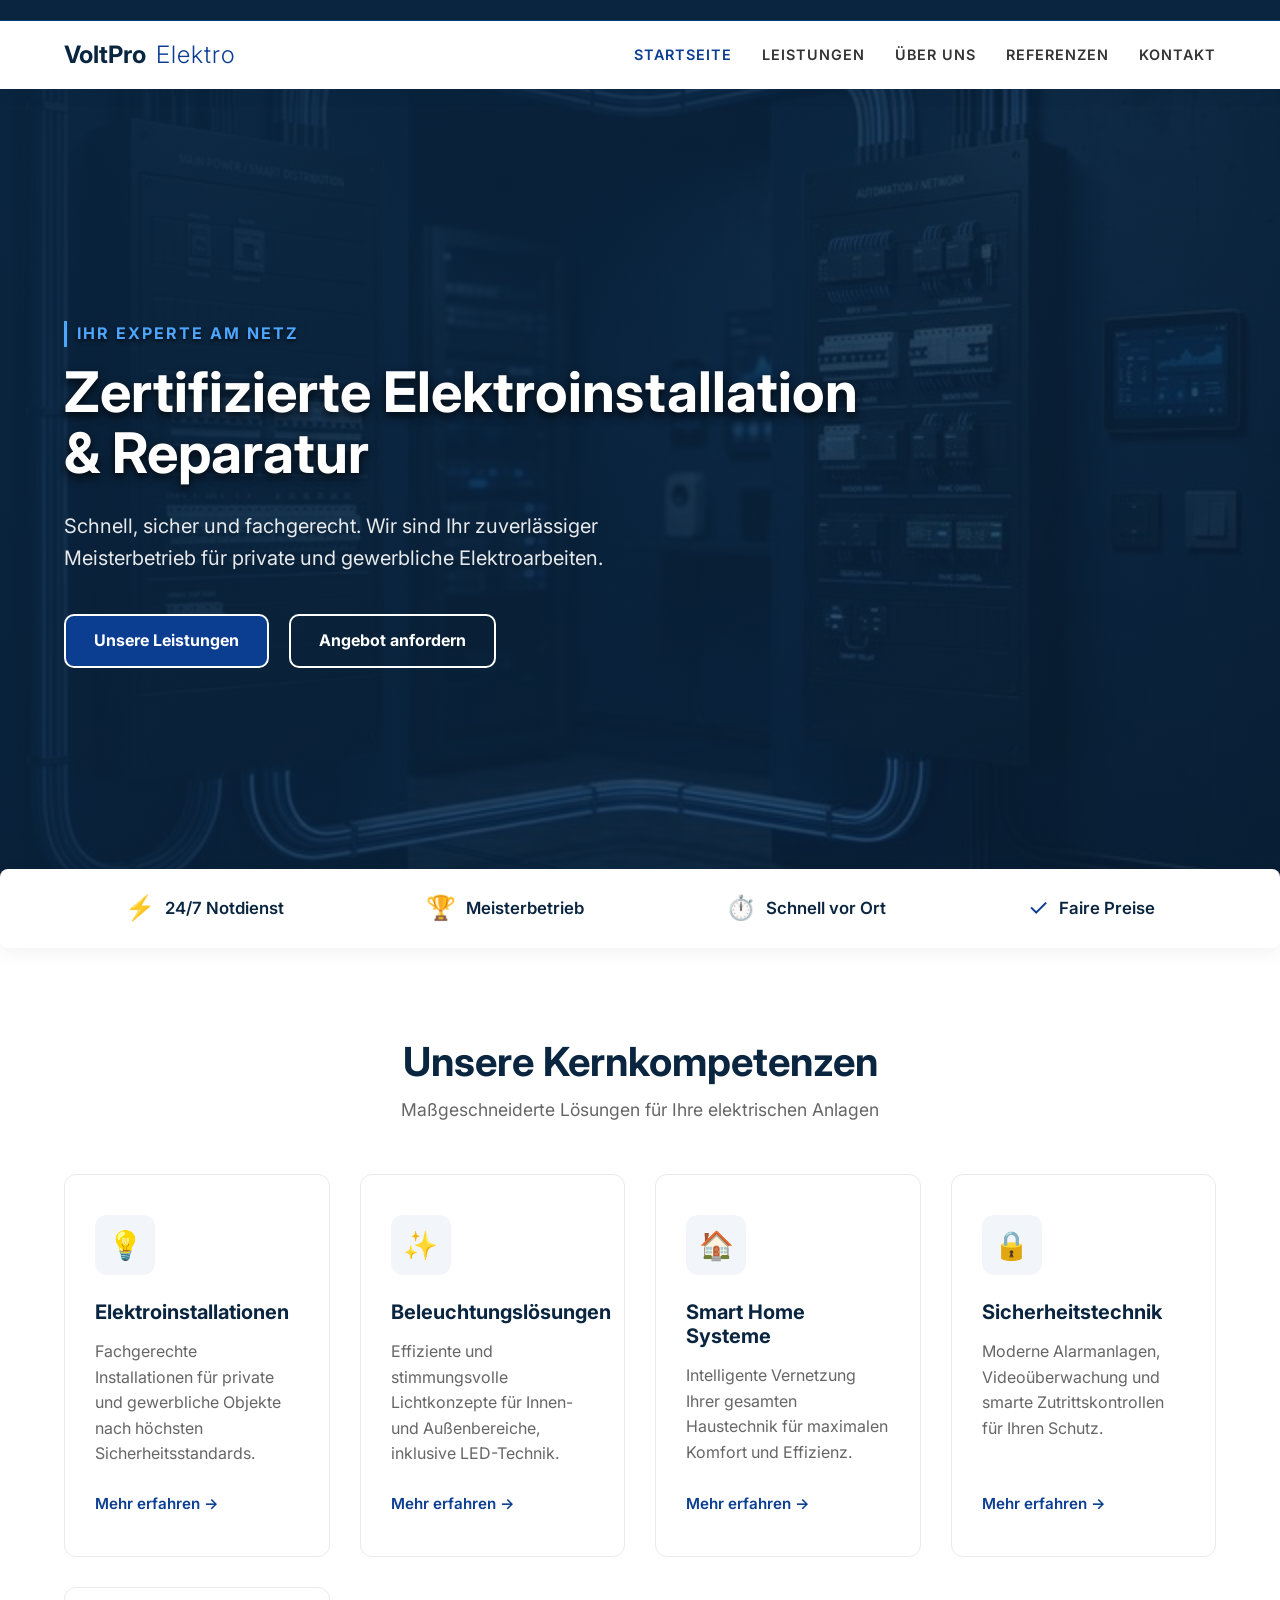
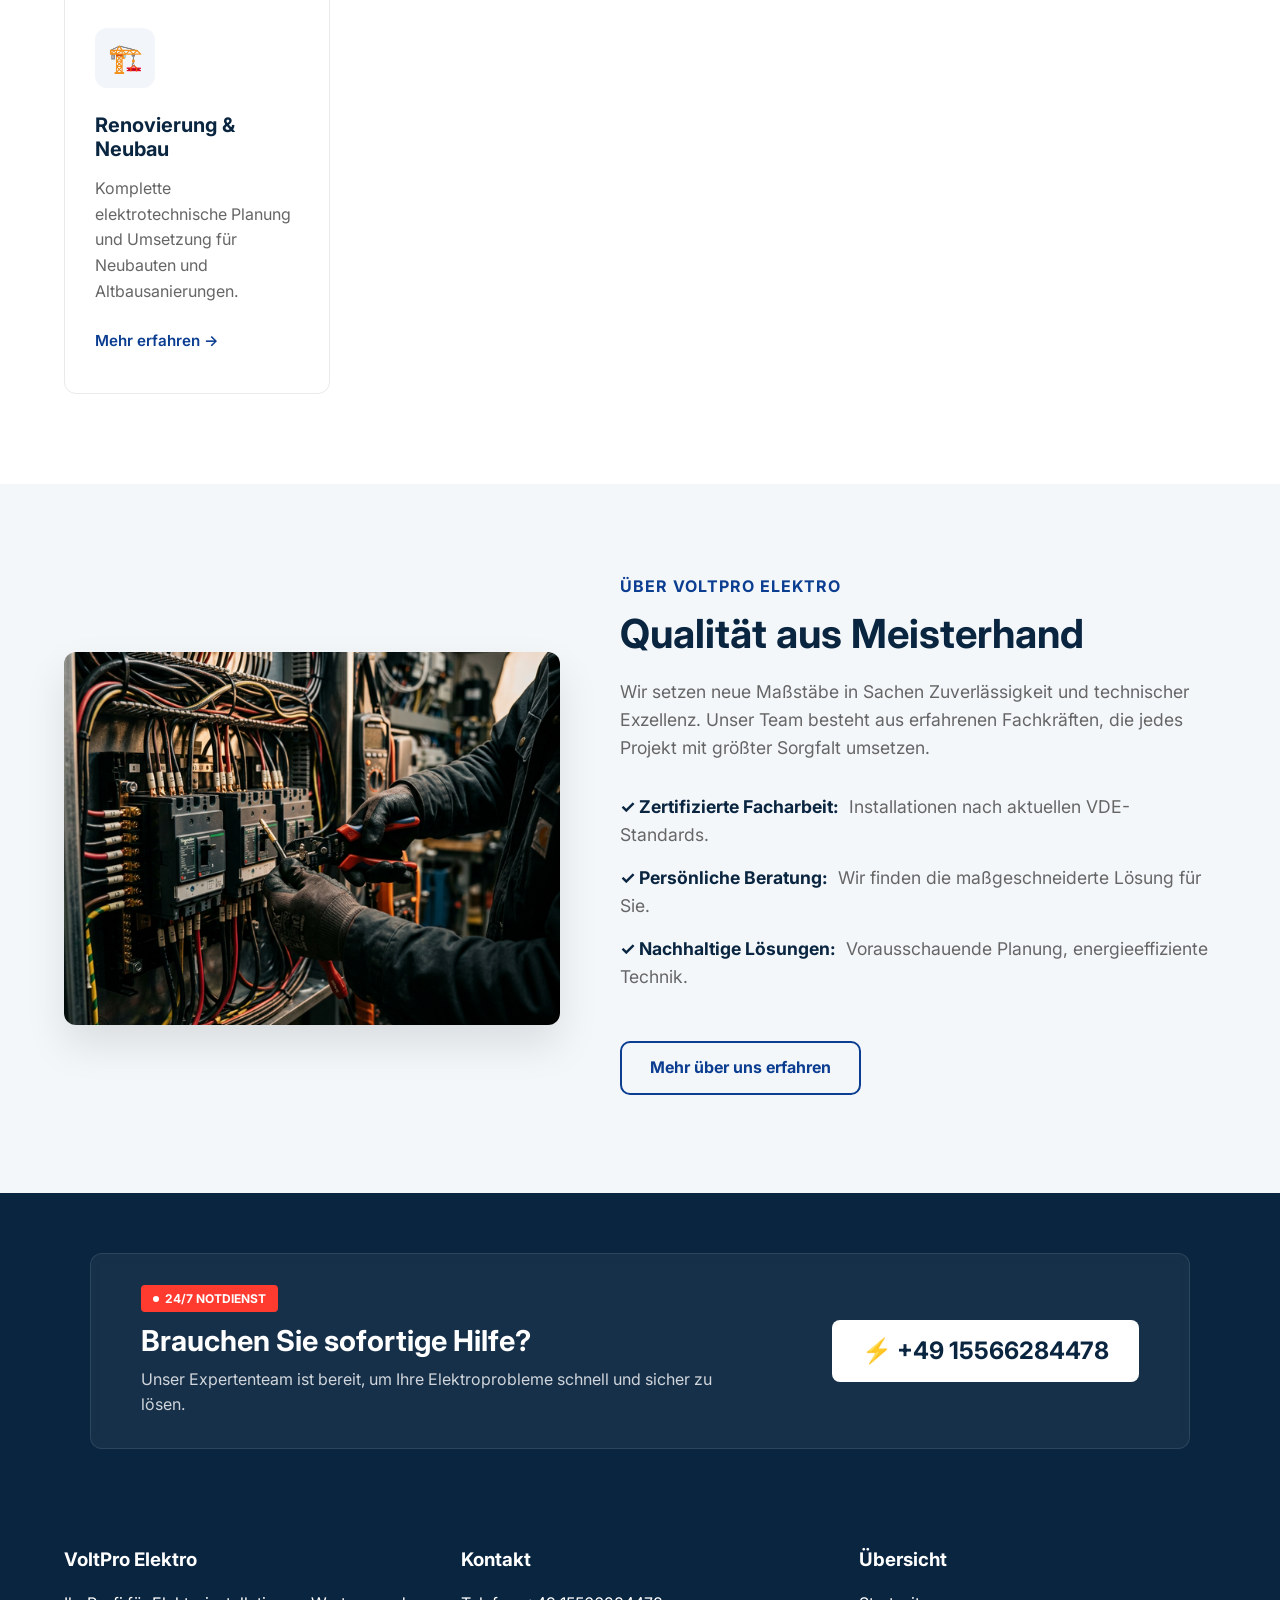
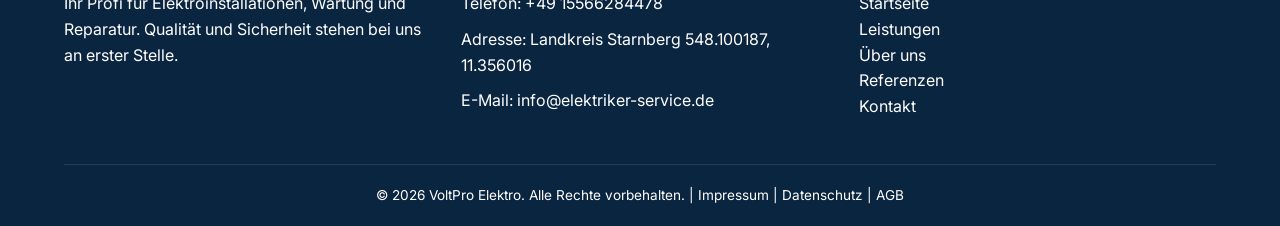
==== commit 1804f53c: "Fix: Cache-Busting für CSS ergänzt, um iPad-Ansicht zu aktualisieren" ====
--- a/index.html
+++ b/index.html
@@ -7,7 +7,7 @@
     <title>VoltPro Elektro | Professionell & Zuverlässig</title>
     <meta name="description"
         content="Professionelle Elektroinstallationen, Reparaturen und Wartung für Privat- und Geschäftskunden. Schneller und fachgerechter Service.">
-    <link rel="stylesheet" href="css/style.css">
+    <link rel="stylesheet" href="css/style.css?v=2">
     <link rel="icon" type="image/png" href="images/favicon.png">
 </head>
 
--- a/css/style.css
+++ b/css/style.css
@@ -777,7 +777,7 @@
     position: relative;
     height: 90vh;
     min-height: 600px;
-    background: url('../images/electrician_hero.png') center/cover no-repeat;
+    background: url('../images/dark_electrician_hero.png') center/cover no-repeat;
     display: flex;
     align-items: center;
 }
@@ -810,6 +810,7 @@
     margin-bottom: 15px;
     border-left: 3px solid #4da6ff;
     padding-left: 10px;
+    text-shadow: 0 2px 4px rgba(0,0,0,0.8);
 }
 
 .hero-professional h1 {
@@ -817,6 +818,7 @@
     line-height: 1.1;
     margin-bottom: 25px;
     color: var(--white);
+    text-shadow: 0 4px 10px rgba(0,0,0,0.8);
 }
 
 .hero-professional p {
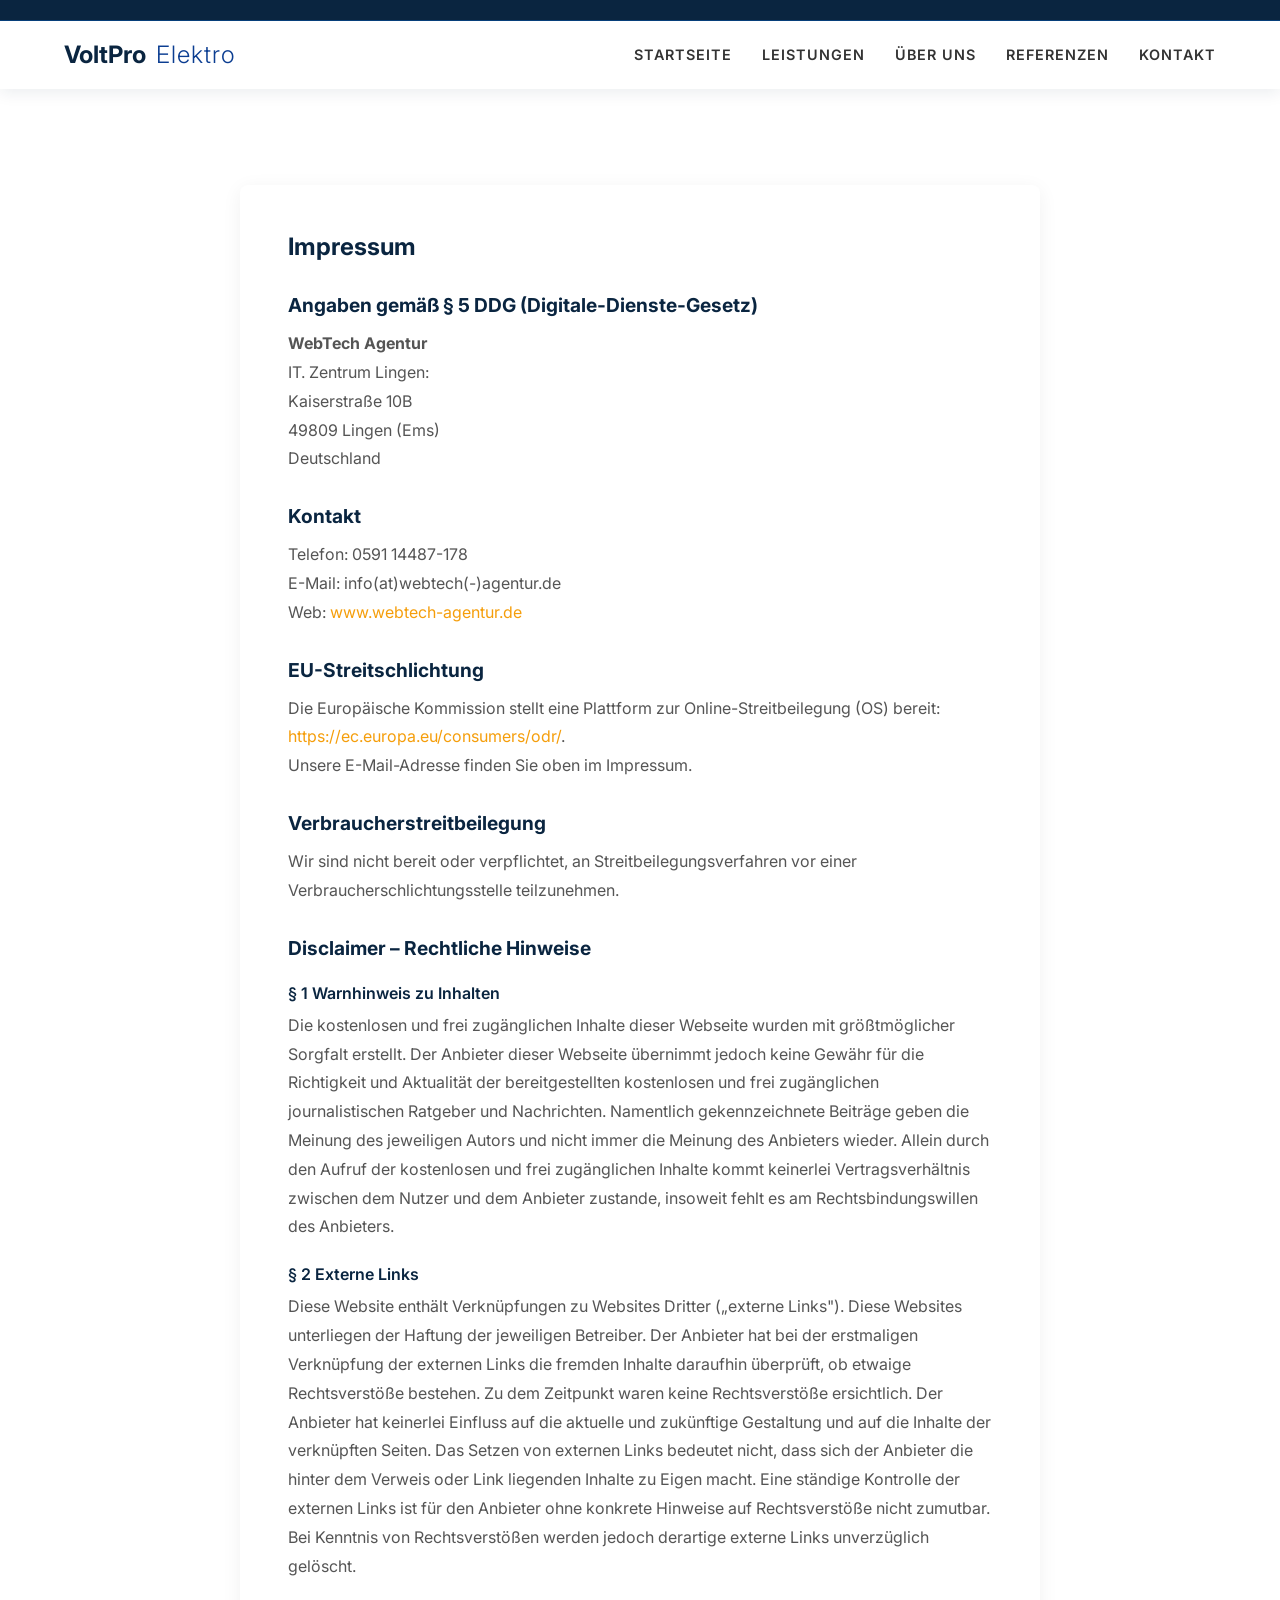
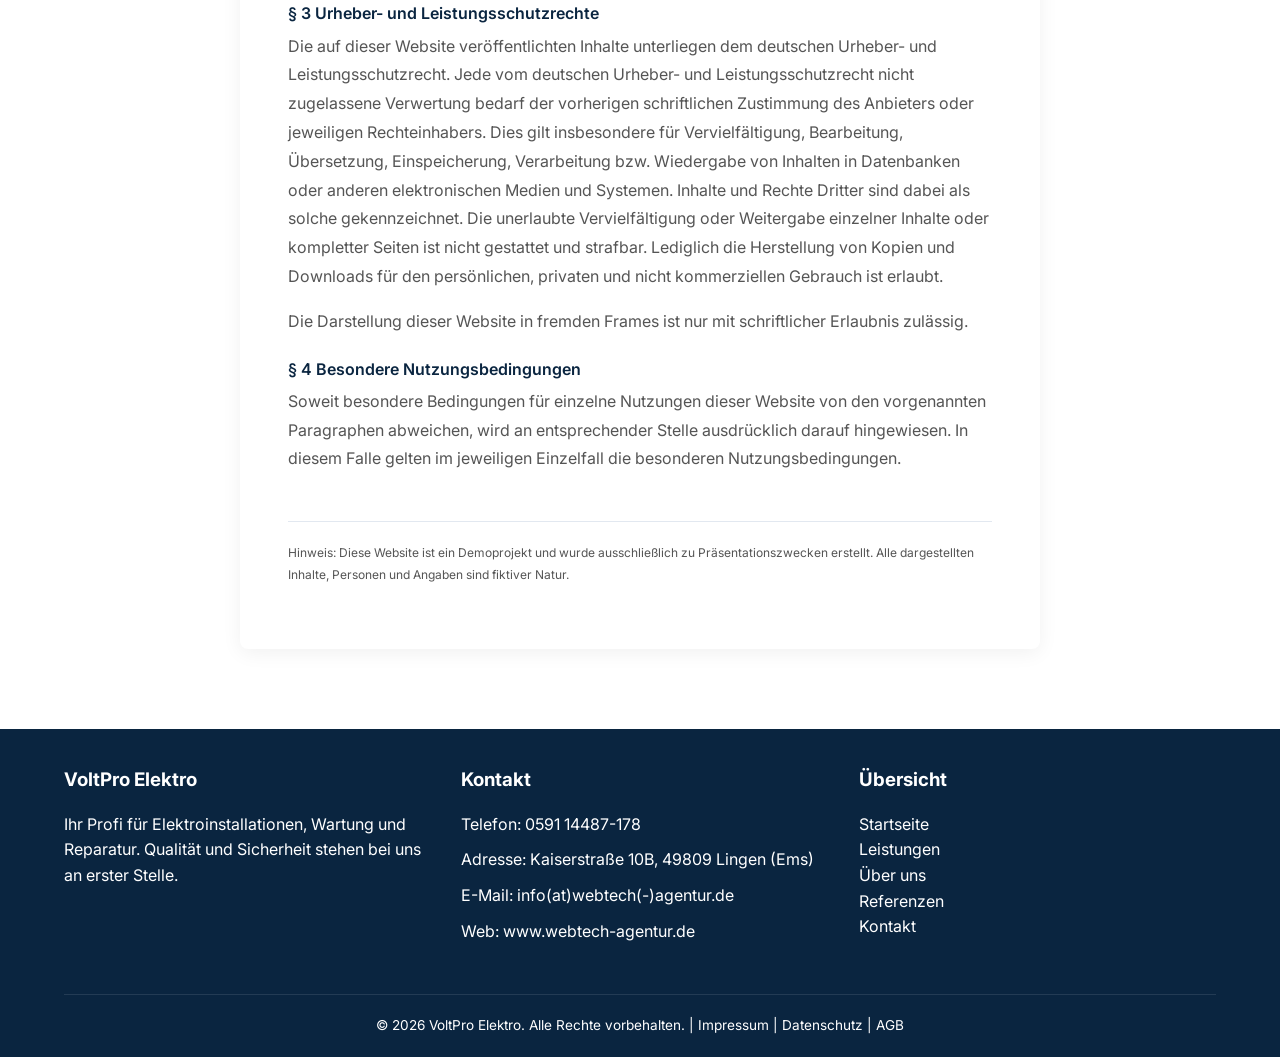
==== commit 430b0688: "Update index.html" ====
--- a/index.html
+++ b/index.html
@@ -1,28 +1,66 @@
 <!DOCTYPE html>
 <html lang="de">
-
 <head>
     <meta charset="UTF-8">
     <meta name="viewport" content="width=device-width, initial-scale=1.0">
-    <title>VoltPro Elektro | Professionell & Zuverlässig</title>
-    <meta name="description"
-        content="Professionelle Elektroinstallationen, Reparaturen und Wartung für Privat- und Geschäftskunden. Schneller und fachgerechter Service.">
+    <title>Impressum | VoltPro Elektro</title>
+    <meta name="description" content="Impressum von VoltPro Elektro.">
     <link rel="stylesheet" href="css/style.css?v=2">
     <link rel="icon" type="image/png" href="images/favicon.png">
+    <style>
+        .legal-section {
+            padding: 6rem 0 5rem;
+        }
+        .legal-content {
+            max-width: 800px;
+            margin: 0 auto;
+            background: #fff;
+            border-radius: 8px;
+            padding: 3rem;
+            box-shadow: 0 4px 20px rgba(0,0,0,0.06);
+        }
+        .legal-content h1 {
+            margin-bottom: 2rem;
+        }
+        .legal-content h2 {
+            margin-top: 2rem;
+            margin-bottom: 0.75rem;
+            font-size: 1.2rem;
+        }
+        .legal-content h3 {
+            margin-top: 1.5rem;
+            margin-bottom: 0.5rem;
+            font-size: 1rem;
+            font-weight: 600;
+        }
+        .legal-content p {
+            margin-bottom: 1rem;
+            line-height: 1.8;
+            color: var(--text-muted, #555);
+        }
+        .legal-content a {
+            color: var(--primary, #f59e0b);
+        }
+        .fictional-note {
+            margin-top: 3rem;
+            padding-top: 1.25rem;
+            border-top: 1px solid #e2e8f0;
+            font-size: 0.75rem;
+            color: #b0b8c4;
+            line-height: 1.6;
+        }
+    </style>
 </head>
-
 <body>
     <header>
         <div class="top-bar">
-            <div class="container">
-
-            </div>
+            <div class="container"></div>
         </div>
         <nav class="navbar">
             <div class="container">
                 <a href="index.html" class="logo">VoltPro <span>Elektro</span></a>
                 <ul class="nav-links">
-                    <li><a href="index.html" class="active">Startseite</a></li>
+                    <li><a href="index.html">Startseite</a></li>
                     <li><a href="leistungen.html">Leistungen</a></li>
                     <li><a href="uber-uns.html">Über uns</a></li>
                     <li><a href="referenzen.html">Referenzen</a></li>
@@ -38,118 +76,55 @@
     </header>
 
     <main>
-        <!-- Hero Section -->
-        <section class="hero-professional" id="home">
-            <div class="hero-bg-overlay"></div>
-            <div class="container hero-content-pro">
-                <div class="hero-text-box">
-                    <span class="hero-subtitle">Ihr Experte am Netz</span>
-                    <h1>Zertifizierte Elektroinstallation & Reparatur</h1>
-                    <p>Schnell, sicher und fachgerecht. Wir sind Ihr zuverlässiger Meisterbetrieb für private und gewerbliche Elektroarbeiten.</p>
-                    <div class="hero-action-btns">
-                        <a href="leistungen.html" class="btn btn-primary">Unsere Leistungen</a>
-                        <a href="kontakt.html" class="btn btn-outline-white">Angebot anfordern</a>
-                    </div>
-                </div>
-            </div>
-        </section>
+        <section class="legal-section">
+            <div class="container">
+                <div class="legal-content">
+                    <h1>Impressum</h1>
 
-        <!-- Trust Bar -->
-        <div class="trust-bar">
-            <div class="container trust-bar-grid">
-                <div class="trust-item">
-                    <span class="trust-icon">⚡</span>
-                    <span class="trust-text">24/7 Notdienst</span>
-                </div>
-                <div class="trust-item">
-                    <span class="trust-icon">🏆</span>
-                    <span class="trust-text">Meisterbetrieb</span>
-                </div>
-                <div class="trust-item">
-                    <span class="trust-icon">⏱️</span>
-                    <span class="trust-text">Schnell vor Ort</span>
-                </div>
-                <div class="trust-item">
-                    <span class="trust-icon">✓</span>
-                    <span class="trust-text">Faire Preise</span>
-                </div>
-            </div>
-        </div>
+                    <h2>Angaben gemäß § 5 DDG (Digitale-Dienste-Gesetz)</h2>
+                    <p>
+                        <strong>WebTech Agentur</strong><br>
+                        IT. Zentrum Lingen:<br>
+                        Kaiserstraße 10B<br>
+                        49809 Lingen (Ems)<br>
+                        Deutschland
+                    </p>
 
-        <!-- Services Section -->
-        <section class="services-clean section-padding" id="services">
-            <div class="container">
-                <div class="section-heading text-center">
-                    <h2>Unsere Kernkompetenzen</h2>
-                    <p>Maßgeschneiderte Lösungen für Ihre elektrischen Anlagen</p>
-                </div>
-                <div class="service-grid-clean">
-                    <a href="leistungen.html#installation" class="service-card-clean">
-                        <div class="icon-wrapper">💡</div>
-                        <h3>Elektroinstallationen</h3>
-                        <p>Fachgerechte Installationen für private und gewerbliche Objekte nach höchsten Sicherheitsstandards.</p>
-                        <span class="service-link">Mehr erfahren &rarr;</span>
-                    </a>
-                    <a href="leistungen.html#beleuchtung" class="service-card-clean">
-                        <div class="icon-wrapper">✨</div>
-                        <h3>Beleuchtungslösungen</h3>
-                        <p>Effiziente und stimmungsvolle Lichtkonzepte für Innen- und Außenbereiche, inklusive LED-Technik.</p>
-                        <span class="service-link">Mehr erfahren &rarr;</span>
-                    </a>
-                    <a href="leistungen.html#smart" class="service-card-clean">
-                        <div class="icon-wrapper">🏠</div>
-                        <h3>Smart Home Systeme</h3>
-                        <p>Intelligente Vernetzung Ihrer gesamten Haustechnik für maximalen Komfort und Effizienz.</p>
-                        <span class="service-link">Mehr erfahren &rarr;</span>
-                    </a>
-                    <a href="leistungen.html#sicherheit" class="service-card-clean">
-                        <div class="icon-wrapper">🔒</div>
-                        <h3>Sicherheitstechnik</h3>
-                        <p>Moderne Alarmanlagen, Videoüberwachung und smarte Zutrittskontrollen für Ihren Schutz.</p>
-                        <span class="service-link">Mehr erfahren &rarr;</span>
-                    </a>
-                    <a href="leistungen.html#neubau" class="service-card-clean">
-                        <div class="icon-wrapper">🏗️</div>
-                        <h3>Renovierung & Neubau</h3>
-                        <p>Komplette elektrotechnische Planung und Umsetzung für Neubauten und Altbausanierungen.</p>
-                        <span class="service-link">Mehr erfahren &rarr;</span>
-                    </a>
-                </div>
-            </div>
-        </section>
+                    <h2>Kontakt</h2>
+                    <p>
+                        Telefon: 0591 14487-178<br>
+                        E-Mail: info(at)webtech(-)agentur.de<br>
+                        Web: <a href="https://www.webtech-agentur.de" target="_blank" rel="noopener noreferrer">www.webtech-agentur.de</a>
+                    </p>
 
-        <!-- Warum Wir Section -->
-        <section class="why-us-clean section-padding bg-light">
-            <div class="container">
-                <div class="why-us-split">
-                    <div class="why-us-image">
-                        <img src="images/why_us.png" alt="Elektriker bei der Arbeit">
-                    </div>
-                    <div class="why-us-content">
-                        <span class="accent-text">Über VoltPro Elektro</span>
-                        <h2>Qualität aus Meisterhand</h2>
-                        <p>Wir setzen neue Maßstäbe in Sachen Zuverlässigkeit und technischer Exzellenz. Unser Team besteht aus erfahrenen Fachkräften, die jedes Projekt mit größter Sorgfalt umsetzen.</p>
-                        <ul class="why-us-list">
-                            <li><strong>✓ Zertifizierte Facharbeit:</strong> Installationen nach aktuellen VDE-Standards.</li>
-                            <li><strong>✓ Persönliche Beratung:</strong> Wir finden die maßgeschneiderte Lösung für Sie.</li>
-                            <li><strong>✓ Nachhaltige Lösungen:</strong> Vorausschauende Planung, energieeffiziente Technik.</li>
-                        </ul>
-                        <a href="uber-uns.html" class="btn btn-secondary mt-20">Mehr über uns erfahren</a>
-                    </div>
-                </div>
-            </div>
-        </section>
+                    <h2>EU-Streitschlichtung</h2>
+                    <p>Die Europäische Kommission stellt eine Plattform zur Online-Streitbeilegung (OS) bereit:
+                        <a href="https://ec.europa.eu/consumers/odr/" target="_blank" rel="noopener noreferrer">https://ec.europa.eu/consumers/odr/</a>.<br>
+                        Unsere E-Mail-Adresse finden Sie oben im Impressum.</p>
 
-        <!-- CTA Section -->
-        <section class="cta-section">
-            <div class="container">
-                <div class="cta-glass-card">
-                    <div class="cta-content-wrapper">
-                        <span class="cta-badge"><span class="pulse-dot"></span> 24/7 Notdienst</span>
-                        <h2>Brauchen Sie sofortige Hilfe?</h2>
-                        <p>Unser Expertenteam ist bereit, um Ihre Elektroprobleme schnell und sicher zu lösen.</p>
-                    </div>
-                    <a href="tel:+4915566284478" class="btn white-border-btn cta-phone-btn">⚡ +49 15566284478</a>
+                    <h2>Verbraucherstreitbeilegung</h2>
+                    <p>Wir sind nicht bereit oder verpflichtet, an Streitbeilegungsverfahren vor einer
+                        Verbraucherschlichtungsstelle teilzunehmen.</p>
+
+                    <h2>Disclaimer – Rechtliche Hinweise</h2>
+
+                    <h3>§ 1 Warnhinweis zu Inhalten</h3>
+                    <p>Die kostenlosen und frei zugänglichen Inhalte dieser Webseite wurden mit größtmöglicher Sorgfalt erstellt. Der Anbieter dieser Webseite übernimmt jedoch keine Gewähr für die Richtigkeit und Aktualität der bereitgestellten kostenlosen und frei zugänglichen journalistischen Ratgeber und Nachrichten. Namentlich gekennzeichnete Beiträge geben die Meinung des jeweiligen Autors und nicht immer die Meinung des Anbieters wieder. Allein durch den Aufruf der kostenlosen und frei zugänglichen Inhalte kommt keinerlei Vertragsverhältnis zwischen dem Nutzer und dem Anbieter zustande, insoweit fehlt es am Rechtsbindungswillen des Anbieters.</p>
+
+                    <h3>§ 2 Externe Links</h3>
+                    <p>Diese Website enthält Verknüpfungen zu Websites Dritter („externe Links"). Diese Websites unterliegen der Haftung der jeweiligen Betreiber. Der Anbieter hat bei der erstmaligen Verknüpfung der externen Links die fremden Inhalte daraufhin überprüft, ob etwaige Rechtsverstöße bestehen. Zu dem Zeitpunkt waren keine Rechtsverstöße ersichtlich. Der Anbieter hat keinerlei Einfluss auf die aktuelle und zukünftige Gestaltung und auf die Inhalte der verknüpften Seiten. Das Setzen von externen Links bedeutet nicht, dass sich der Anbieter die hinter dem Verweis oder Link liegenden Inhalte zu Eigen macht. Eine ständige Kontrolle der externen Links ist für den Anbieter ohne konkrete Hinweise auf Rechtsverstöße nicht zumutbar. Bei Kenntnis von Rechtsverstößen werden jedoch derartige externe Links unverzüglich gelöscht.</p>
+
+                    <h3>§ 3 Urheber- und Leistungsschutzrechte</h3>
+                    <p>Die auf dieser Website veröffentlichten Inhalte unterliegen dem deutschen Urheber- und Leistungsschutzrecht. Jede vom deutschen Urheber- und Leistungsschutzrecht nicht zugelassene Verwertung bedarf der vorherigen schriftlichen Zustimmung des Anbieters oder jeweiligen Rechteinhabers. Dies gilt insbesondere für Vervielfältigung, Bearbeitung, Übersetzung, Einspeicherung, Verarbeitung bzw. Wiedergabe von Inhalten in Datenbanken oder anderen elektronischen Medien und Systemen. Inhalte und Rechte Dritter sind dabei als solche gekennzeichnet. Die unerlaubte Vervielfältigung oder Weitergabe einzelner Inhalte oder kompletter Seiten ist nicht gestattet und strafbar. Lediglich die Herstellung von Kopien und Downloads für den persönlichen, privaten und nicht kommerziellen Gebrauch ist erlaubt.</p>
+                    <p>Die Darstellung dieser Website in fremden Frames ist nur mit schriftlicher Erlaubnis zulässig.</p>
+
+                    <h3>§ 4 Besondere Nutzungsbedingungen</h3>
+                    <p>Soweit besondere Bedingungen für einzelne Nutzungen dieser Website von den vorgenannten Paragraphen abweichen, wird an entsprechender Stelle ausdrücklich darauf hingewiesen. In diesem Falle gelten im jeweiligen Einzelfall die besonderen Nutzungsbedingungen.</p>
+
+                    <!-- Subtle fictional notice -->
+                    <p class="fictional-note">
+                        Hinweis: Diese Website ist ein Demoprojekt und wurde ausschließlich zu Präsentationszwecken erstellt. Alle dargestellten Inhalte, Personen und Angaben sind fiktiver Natur.
+                    </p>
                 </div>
             </div>
         </section>
@@ -165,9 +140,10 @@
                 </div>
                 <div class="footer-section">
                     <h3>Kontakt</h3>
-                    <p>Telefon: <a href="tel:+4915566284478">+49 15566284478</a></p>
-                    <p>Adresse: Landkreis Starnberg 548.100187, 11.356016</p>
-                    <p>E-Mail: info@elektriker-service.de</p>
+                    <p>Telefon: <a href="tel:059114487178">0591 14487-178</a></p>
+                    <p>Adresse: Kaiserstraße 10B, 49809 Lingen (Ems)</p>
+                    <p>E-Mail: info(at)webtech(-)agentur.de</p>
+                    <p>Web: <a href="https://www.webtech-agentur.de" target="_blank" rel="noopener noreferrer">www.webtech-agentur.de</a></p>
                 </div>
                 <div class="footer-section">
                     <h3>Übersicht</h3>
@@ -185,8 +161,6 @@
             </div>
         </div>
     </footer>
-
     <script src="js/main.js"></script>
 </body>
-
-</html>+</html>
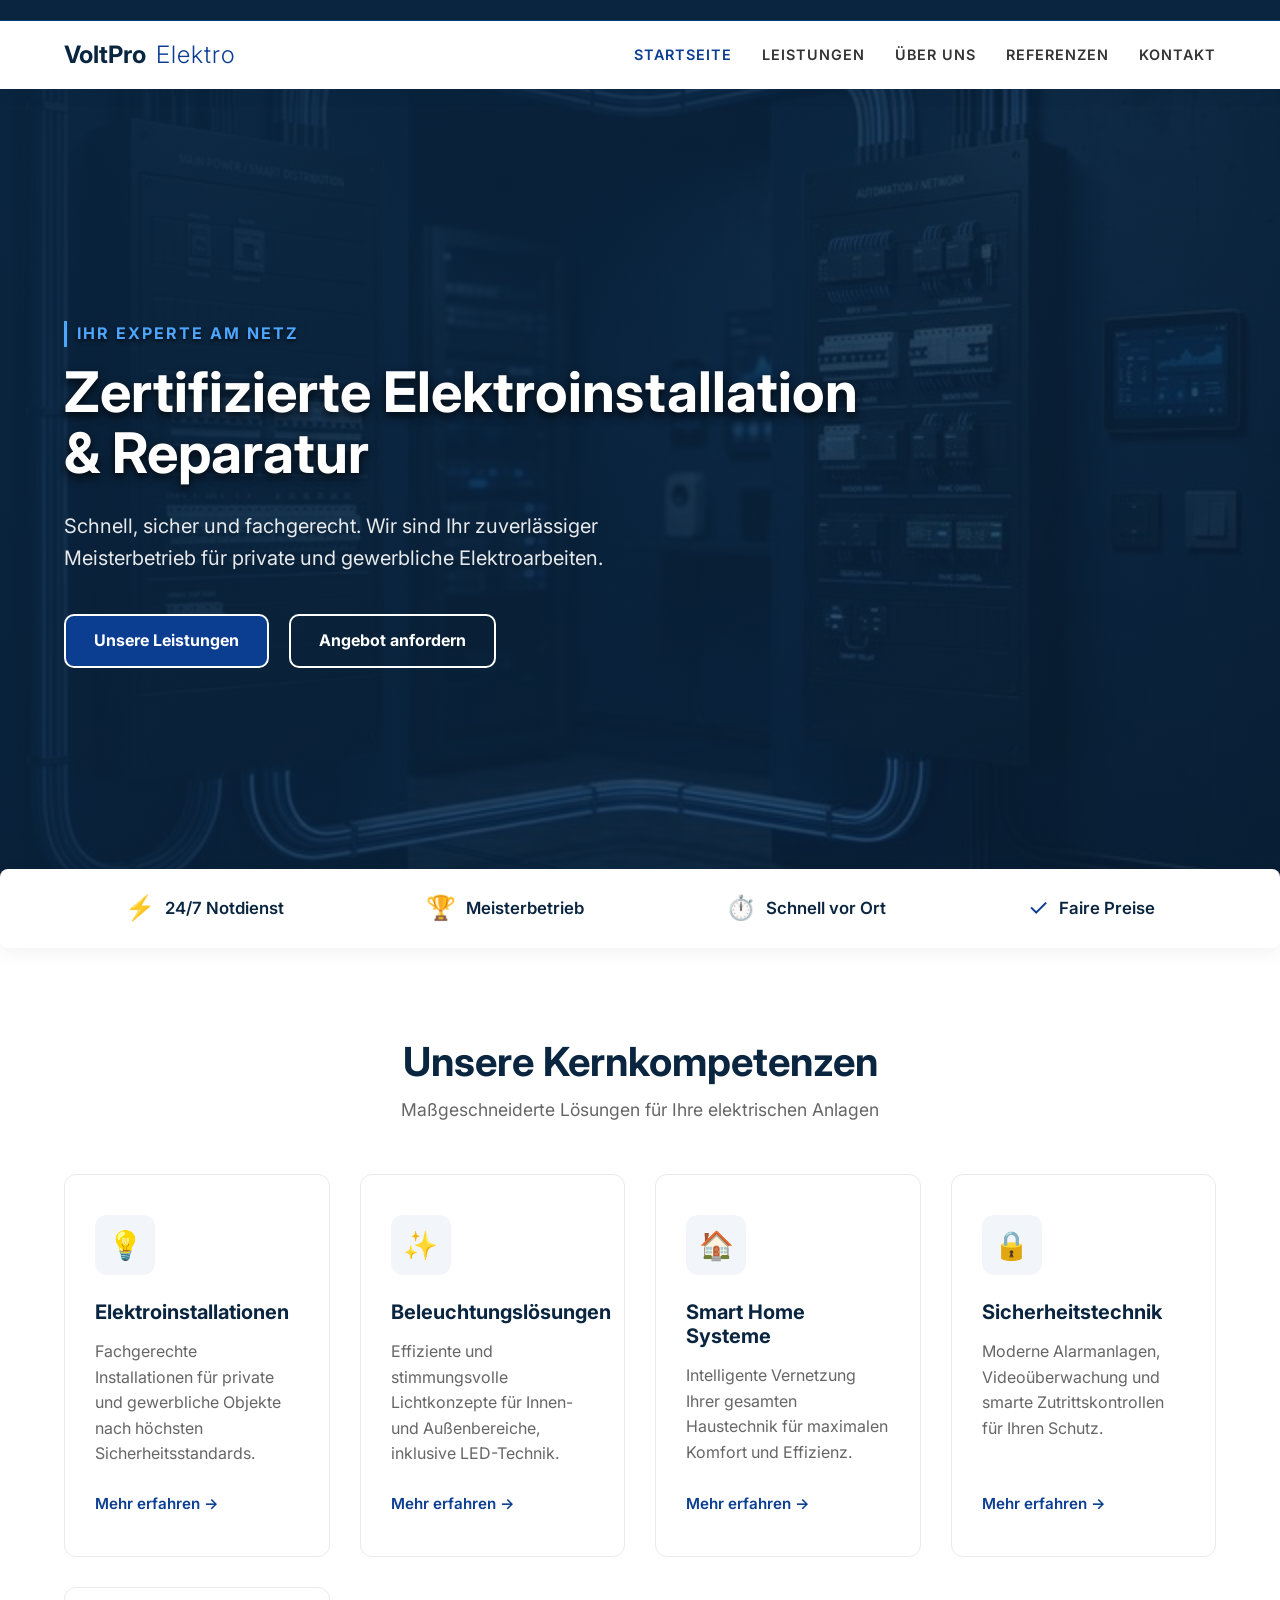
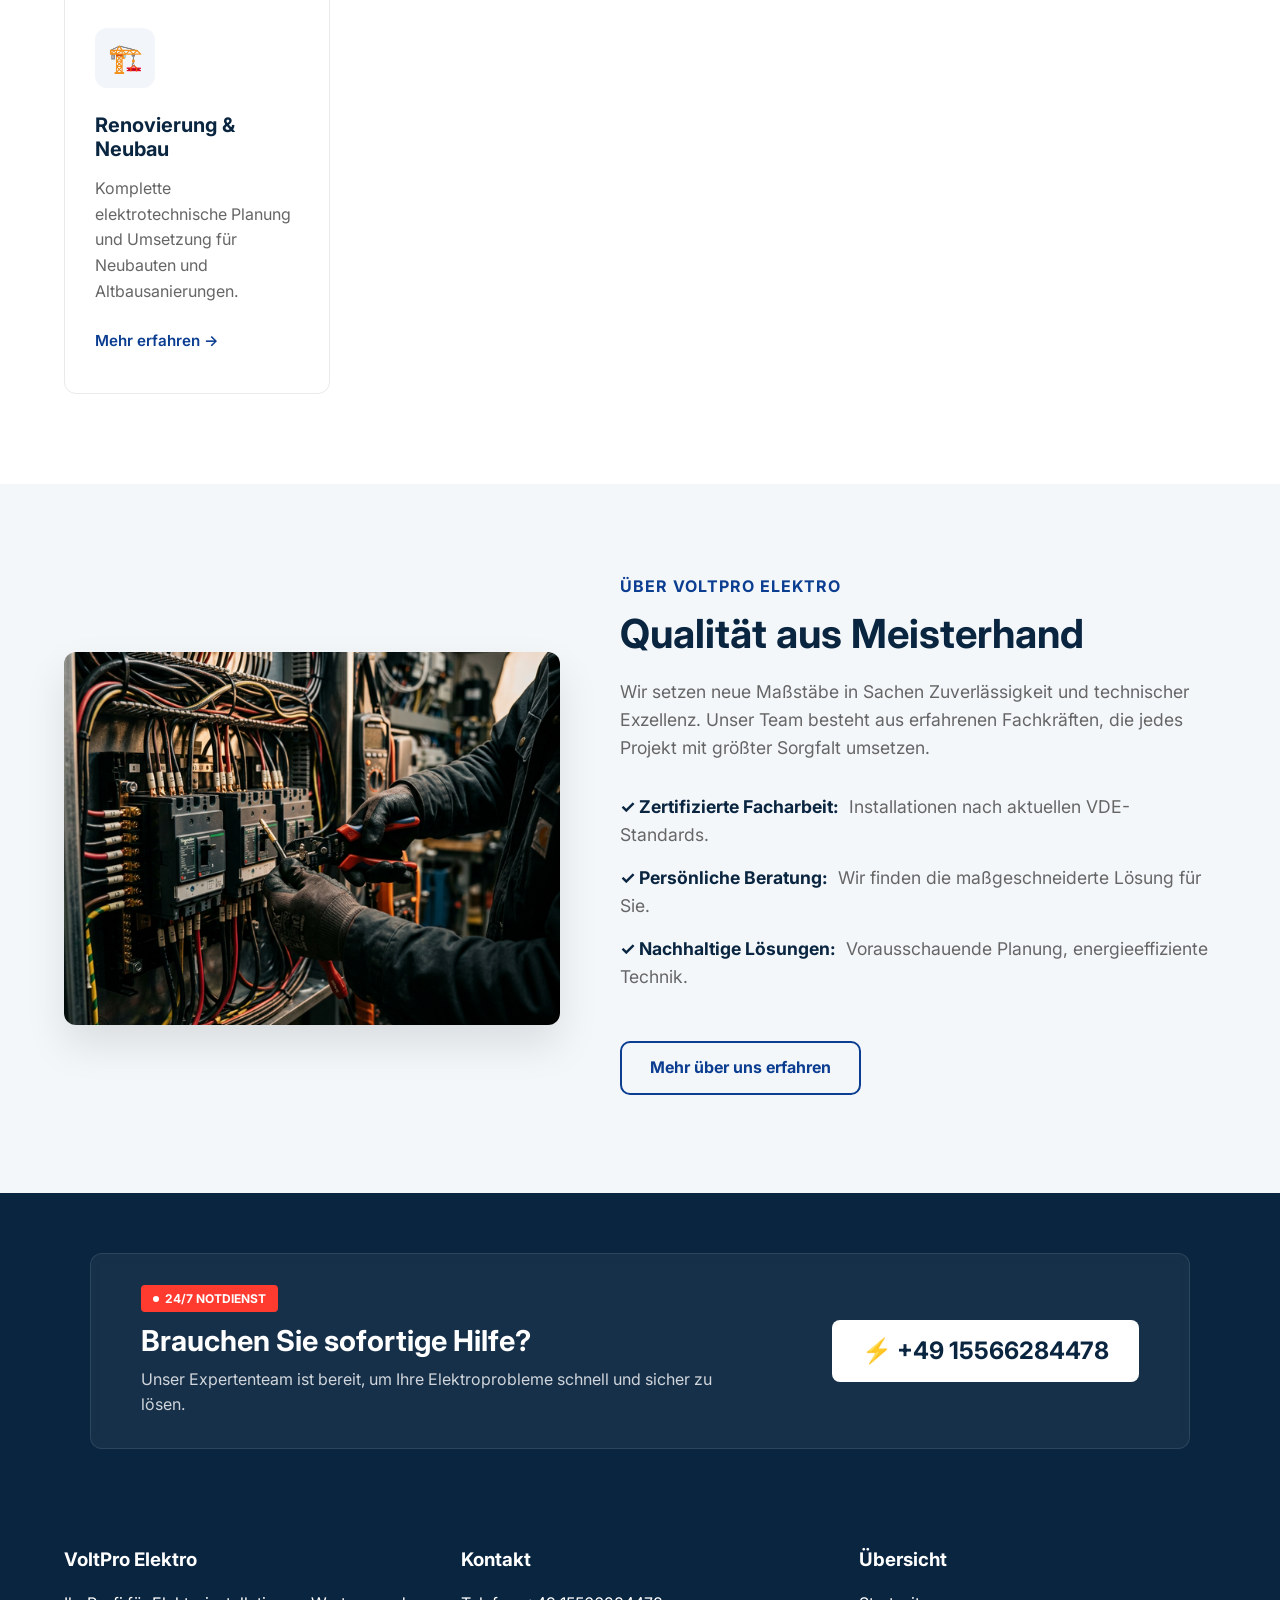
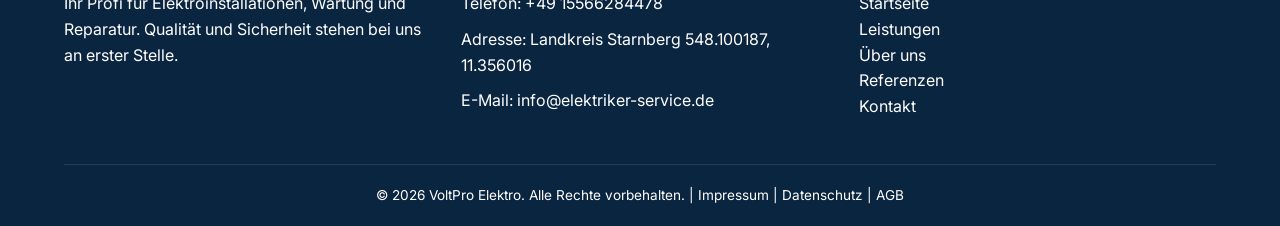
==== commit a0607517: "Update index.html" ====
--- a/index.html
+++ b/index.html
@@ -1,66 +1,28 @@
 <!DOCTYPE html>
 <html lang="de">
+
 <head>
     <meta charset="UTF-8">
     <meta name="viewport" content="width=device-width, initial-scale=1.0">
-    <title>Impressum | VoltPro Elektro</title>
-    <meta name="description" content="Impressum von VoltPro Elektro.">
+    <title>VoltPro Elektro | Professionell & Zuverlässig</title>
+    <meta name="description"
+        content="Professionelle Elektroinstallationen, Reparaturen und Wartung für Privat- und Geschäftskunden. Schneller und fachgerechter Service.">
     <link rel="stylesheet" href="css/style.css?v=2">
     <link rel="icon" type="image/png" href="images/favicon.png">
-    <style>
-        .legal-section {
-            padding: 6rem 0 5rem;
-        }
-        .legal-content {
-            max-width: 800px;
-            margin: 0 auto;
-            background: #fff;
-            border-radius: 8px;
-            padding: 3rem;
-            box-shadow: 0 4px 20px rgba(0,0,0,0.06);
-        }
-        .legal-content h1 {
-            margin-bottom: 2rem;
-        }
-        .legal-content h2 {
-            margin-top: 2rem;
-            margin-bottom: 0.75rem;
-            font-size: 1.2rem;
-        }
-        .legal-content h3 {
-            margin-top: 1.5rem;
-            margin-bottom: 0.5rem;
-            font-size: 1rem;
-            font-weight: 600;
-        }
-        .legal-content p {
-            margin-bottom: 1rem;
-            line-height: 1.8;
-            color: var(--text-muted, #555);
-        }
-        .legal-content a {
-            color: var(--primary, #f59e0b);
-        }
-        .fictional-note {
-            margin-top: 3rem;
-            padding-top: 1.25rem;
-            border-top: 1px solid #e2e8f0;
-            font-size: 0.75rem;
-            color: #b0b8c4;
-            line-height: 1.6;
-        }
-    </style>
 </head>
+
 <body>
     <header>
         <div class="top-bar">
-            <div class="container"></div>
+            <div class="container">
+
+            </div>
         </div>
         <nav class="navbar">
             <div class="container">
                 <a href="index.html" class="logo">VoltPro <span>Elektro</span></a>
                 <ul class="nav-links">
-                    <li><a href="index.html">Startseite</a></li>
+                    <li><a href="index.html" class="active">Startseite</a></li>
                     <li><a href="leistungen.html">Leistungen</a></li>
                     <li><a href="uber-uns.html">Über uns</a></li>
                     <li><a href="referenzen.html">Referenzen</a></li>
@@ -76,55 +38,118 @@
     </header>
 
     <main>
-        <section class="legal-section">
+        <!-- Hero Section -->
+        <section class="hero-professional" id="home">
+            <div class="hero-bg-overlay"></div>
+            <div class="container hero-content-pro">
+                <div class="hero-text-box">
+                    <span class="hero-subtitle">Ihr Experte am Netz</span>
+                    <h1>Zertifizierte Elektroinstallation & Reparatur</h1>
+                    <p>Schnell, sicher und fachgerecht. Wir sind Ihr zuverlässiger Meisterbetrieb für private und gewerbliche Elektroarbeiten.</p>
+                    <div class="hero-action-btns">
+                        <a href="leistungen.html" class="btn btn-primary">Unsere Leistungen</a>
+                        <a href="kontakt.html" class="btn btn-outline-white">Angebot anfordern</a>
+                    </div>
+                </div>
+            </div>
+        </section>
+
+        <!-- Trust Bar -->
+        <div class="trust-bar">
+            <div class="container trust-bar-grid">
+                <div class="trust-item">
+                    <span class="trust-icon">⚡</span>
+                    <span class="trust-text">24/7 Notdienst</span>
+                </div>
+                <div class="trust-item">
+                    <span class="trust-icon">🏆</span>
+                    <span class="trust-text">Meisterbetrieb</span>
+                </div>
+                <div class="trust-item">
+                    <span class="trust-icon">⏱️</span>
+                    <span class="trust-text">Schnell vor Ort</span>
+                </div>
+                <div class="trust-item">
+                    <span class="trust-icon">✓</span>
+                    <span class="trust-text">Faire Preise</span>
+                </div>
+            </div>
+        </div>
+
+        <!-- Services Section -->
+        <section class="services-clean section-padding" id="services">
             <div class="container">
-                <div class="legal-content">
-                    <h1>Impressum</h1>
+                <div class="section-heading text-center">
+                    <h2>Unsere Kernkompetenzen</h2>
+                    <p>Maßgeschneiderte Lösungen für Ihre elektrischen Anlagen</p>
+                </div>
+                <div class="service-grid-clean">
+                    <a href="leistungen.html#installation" class="service-card-clean">
+                        <div class="icon-wrapper">💡</div>
+                        <h3>Elektroinstallationen</h3>
+                        <p>Fachgerechte Installationen für private und gewerbliche Objekte nach höchsten Sicherheitsstandards.</p>
+                        <span class="service-link">Mehr erfahren &rarr;</span>
+                    </a>
+                    <a href="leistungen.html#beleuchtung" class="service-card-clean">
+                        <div class="icon-wrapper">✨</div>
+                        <h3>Beleuchtungslösungen</h3>
+                        <p>Effiziente und stimmungsvolle Lichtkonzepte für Innen- und Außenbereiche, inklusive LED-Technik.</p>
+                        <span class="service-link">Mehr erfahren &rarr;</span>
+                    </a>
+                    <a href="leistungen.html#smart" class="service-card-clean">
+                        <div class="icon-wrapper">🏠</div>
+                        <h3>Smart Home Systeme</h3>
+                        <p>Intelligente Vernetzung Ihrer gesamten Haustechnik für maximalen Komfort und Effizienz.</p>
+                        <span class="service-link">Mehr erfahren &rarr;</span>
+                    </a>
+                    <a href="leistungen.html#sicherheit" class="service-card-clean">
+                        <div class="icon-wrapper">🔒</div>
+                        <h3>Sicherheitstechnik</h3>
+                        <p>Moderne Alarmanlagen, Videoüberwachung und smarte Zutrittskontrollen für Ihren Schutz.</p>
+                        <span class="service-link">Mehr erfahren &rarr;</span>
+                    </a>
+                    <a href="leistungen.html#neubau" class="service-card-clean">
+                        <div class="icon-wrapper">🏗️</div>
+                        <h3>Renovierung & Neubau</h3>
+                        <p>Komplette elektrotechnische Planung und Umsetzung für Neubauten und Altbausanierungen.</p>
+                        <span class="service-link">Mehr erfahren &rarr;</span>
+                    </a>
+                </div>
+            </div>
+        </section>
 
-                    <h2>Angaben gemäß § 5 DDG (Digitale-Dienste-Gesetz)</h2>
-                    <p>
-                        <strong>WebTech Agentur</strong><br>
-                        IT. Zentrum Lingen:<br>
-                        Kaiserstraße 10B<br>
-                        49809 Lingen (Ems)<br>
-                        Deutschland
-                    </p>
+        <!-- Warum Wir Section -->
+        <section class="why-us-clean section-padding bg-light">
+            <div class="container">
+                <div class="why-us-split">
+                    <div class="why-us-image">
+                        <img src="images/why_us.png" alt="Elektriker bei der Arbeit">
+                    </div>
+                    <div class="why-us-content">
+                        <span class="accent-text">Über VoltPro Elektro</span>
+                        <h2>Qualität aus Meisterhand</h2>
+                        <p>Wir setzen neue Maßstäbe in Sachen Zuverlässigkeit und technischer Exzellenz. Unser Team besteht aus erfahrenen Fachkräften, die jedes Projekt mit größter Sorgfalt umsetzen.</p>
+                        <ul class="why-us-list">
+                            <li><strong>✓ Zertifizierte Facharbeit:</strong> Installationen nach aktuellen VDE-Standards.</li>
+                            <li><strong>✓ Persönliche Beratung:</strong> Wir finden die maßgeschneiderte Lösung für Sie.</li>
+                            <li><strong>✓ Nachhaltige Lösungen:</strong> Vorausschauende Planung, energieeffiziente Technik.</li>
+                        </ul>
+                        <a href="uber-uns.html" class="btn btn-secondary mt-20">Mehr über uns erfahren</a>
+                    </div>
+                </div>
+            </div>
+        </section>
 
-                    <h2>Kontakt</h2>
-                    <p>
-                        Telefon: 0591 14487-178<br>
-                        E-Mail: info(at)webtech(-)agentur.de<br>
-                        Web: <a href="https://www.webtech-agentur.de" target="_blank" rel="noopener noreferrer">www.webtech-agentur.de</a>
-                    </p>
-
-                    <h2>EU-Streitschlichtung</h2>
-                    <p>Die Europäische Kommission stellt eine Plattform zur Online-Streitbeilegung (OS) bereit:
-                        <a href="https://ec.europa.eu/consumers/odr/" target="_blank" rel="noopener noreferrer">https://ec.europa.eu/consumers/odr/</a>.<br>
-                        Unsere E-Mail-Adresse finden Sie oben im Impressum.</p>
-
-                    <h2>Verbraucherstreitbeilegung</h2>
-                    <p>Wir sind nicht bereit oder verpflichtet, an Streitbeilegungsverfahren vor einer
-                        Verbraucherschlichtungsstelle teilzunehmen.</p>
-
-                    <h2>Disclaimer – Rechtliche Hinweise</h2>
-
-                    <h3>§ 1 Warnhinweis zu Inhalten</h3>
-                    <p>Die kostenlosen und frei zugänglichen Inhalte dieser Webseite wurden mit größtmöglicher Sorgfalt erstellt. Der Anbieter dieser Webseite übernimmt jedoch keine Gewähr für die Richtigkeit und Aktualität der bereitgestellten kostenlosen und frei zugänglichen journalistischen Ratgeber und Nachrichten. Namentlich gekennzeichnete Beiträge geben die Meinung des jeweiligen Autors und nicht immer die Meinung des Anbieters wieder. Allein durch den Aufruf der kostenlosen und frei zugänglichen Inhalte kommt keinerlei Vertragsverhältnis zwischen dem Nutzer und dem Anbieter zustande, insoweit fehlt es am Rechtsbindungswillen des Anbieters.</p>
-
-                    <h3>§ 2 Externe Links</h3>
-                    <p>Diese Website enthält Verknüpfungen zu Websites Dritter („externe Links"). Diese Websites unterliegen der Haftung der jeweiligen Betreiber. Der Anbieter hat bei der erstmaligen Verknüpfung der externen Links die fremden Inhalte daraufhin überprüft, ob etwaige Rechtsverstöße bestehen. Zu dem Zeitpunkt waren keine Rechtsverstöße ersichtlich. Der Anbieter hat keinerlei Einfluss auf die aktuelle und zukünftige Gestaltung und auf die Inhalte der verknüpften Seiten. Das Setzen von externen Links bedeutet nicht, dass sich der Anbieter die hinter dem Verweis oder Link liegenden Inhalte zu Eigen macht. Eine ständige Kontrolle der externen Links ist für den Anbieter ohne konkrete Hinweise auf Rechtsverstöße nicht zumutbar. Bei Kenntnis von Rechtsverstößen werden jedoch derartige externe Links unverzüglich gelöscht.</p>
-
-                    <h3>§ 3 Urheber- und Leistungsschutzrechte</h3>
-                    <p>Die auf dieser Website veröffentlichten Inhalte unterliegen dem deutschen Urheber- und Leistungsschutzrecht. Jede vom deutschen Urheber- und Leistungsschutzrecht nicht zugelassene Verwertung bedarf der vorherigen schriftlichen Zustimmung des Anbieters oder jeweiligen Rechteinhabers. Dies gilt insbesondere für Vervielfältigung, Bearbeitung, Übersetzung, Einspeicherung, Verarbeitung bzw. Wiedergabe von Inhalten in Datenbanken oder anderen elektronischen Medien und Systemen. Inhalte und Rechte Dritter sind dabei als solche gekennzeichnet. Die unerlaubte Vervielfältigung oder Weitergabe einzelner Inhalte oder kompletter Seiten ist nicht gestattet und strafbar. Lediglich die Herstellung von Kopien und Downloads für den persönlichen, privaten und nicht kommerziellen Gebrauch ist erlaubt.</p>
-                    <p>Die Darstellung dieser Website in fremden Frames ist nur mit schriftlicher Erlaubnis zulässig.</p>
-
-                    <h3>§ 4 Besondere Nutzungsbedingungen</h3>
-                    <p>Soweit besondere Bedingungen für einzelne Nutzungen dieser Website von den vorgenannten Paragraphen abweichen, wird an entsprechender Stelle ausdrücklich darauf hingewiesen. In diesem Falle gelten im jeweiligen Einzelfall die besonderen Nutzungsbedingungen.</p>
-
-                    <!-- Subtle fictional notice -->
-                    <p class="fictional-note">
-                        Hinweis: Diese Website ist ein Demoprojekt und wurde ausschließlich zu Präsentationszwecken erstellt. Alle dargestellten Inhalte, Personen und Angaben sind fiktiver Natur.
-                    </p>
+        <!-- CTA Section -->
+        <section class="cta-section">
+            <div class="container">
+                <div class="cta-glass-card">
+                    <div class="cta-content-wrapper">
+                        <span class="cta-badge"><span class="pulse-dot"></span> 24/7 Notdienst</span>
+                        <h2>Brauchen Sie sofortige Hilfe?</h2>
+                        <p>Unser Expertenteam ist bereit, um Ihre Elektroprobleme schnell und sicher zu lösen.</p>
+                    </div>
+                    <a href="tel:+4915566284478" class="btn white-border-btn cta-phone-btn">⚡ +49 15566284478</a>
                 </div>
             </div>
         </section>
@@ -140,10 +165,9 @@
                 </div>
                 <div class="footer-section">
                     <h3>Kontakt</h3>
-                    <p>Telefon: <a href="tel:059114487178">0591 14487-178</a></p>
-                    <p>Adresse: Kaiserstraße 10B, 49809 Lingen (Ems)</p>
-                    <p>E-Mail: info(at)webtech(-)agentur.de</p>
-                    <p>Web: <a href="https://www.webtech-agentur.de" target="_blank" rel="noopener noreferrer">www.webtech-agentur.de</a></p>
+                    <p>Telefon: <a href="tel:+4915566284478">+49 15566284478</a></p>
+                    <p>Adresse: Landkreis Starnberg 548.100187, 11.356016</p>
+                    <p>E-Mail: info@elektriker-service.de</p>
                 </div>
                 <div class="footer-section">
                     <h3>Übersicht</h3>
@@ -161,6 +185,8 @@
             </div>
         </div>
     </footer>
+
     <script src="js/main.js"></script>
 </body>
+
 </html>
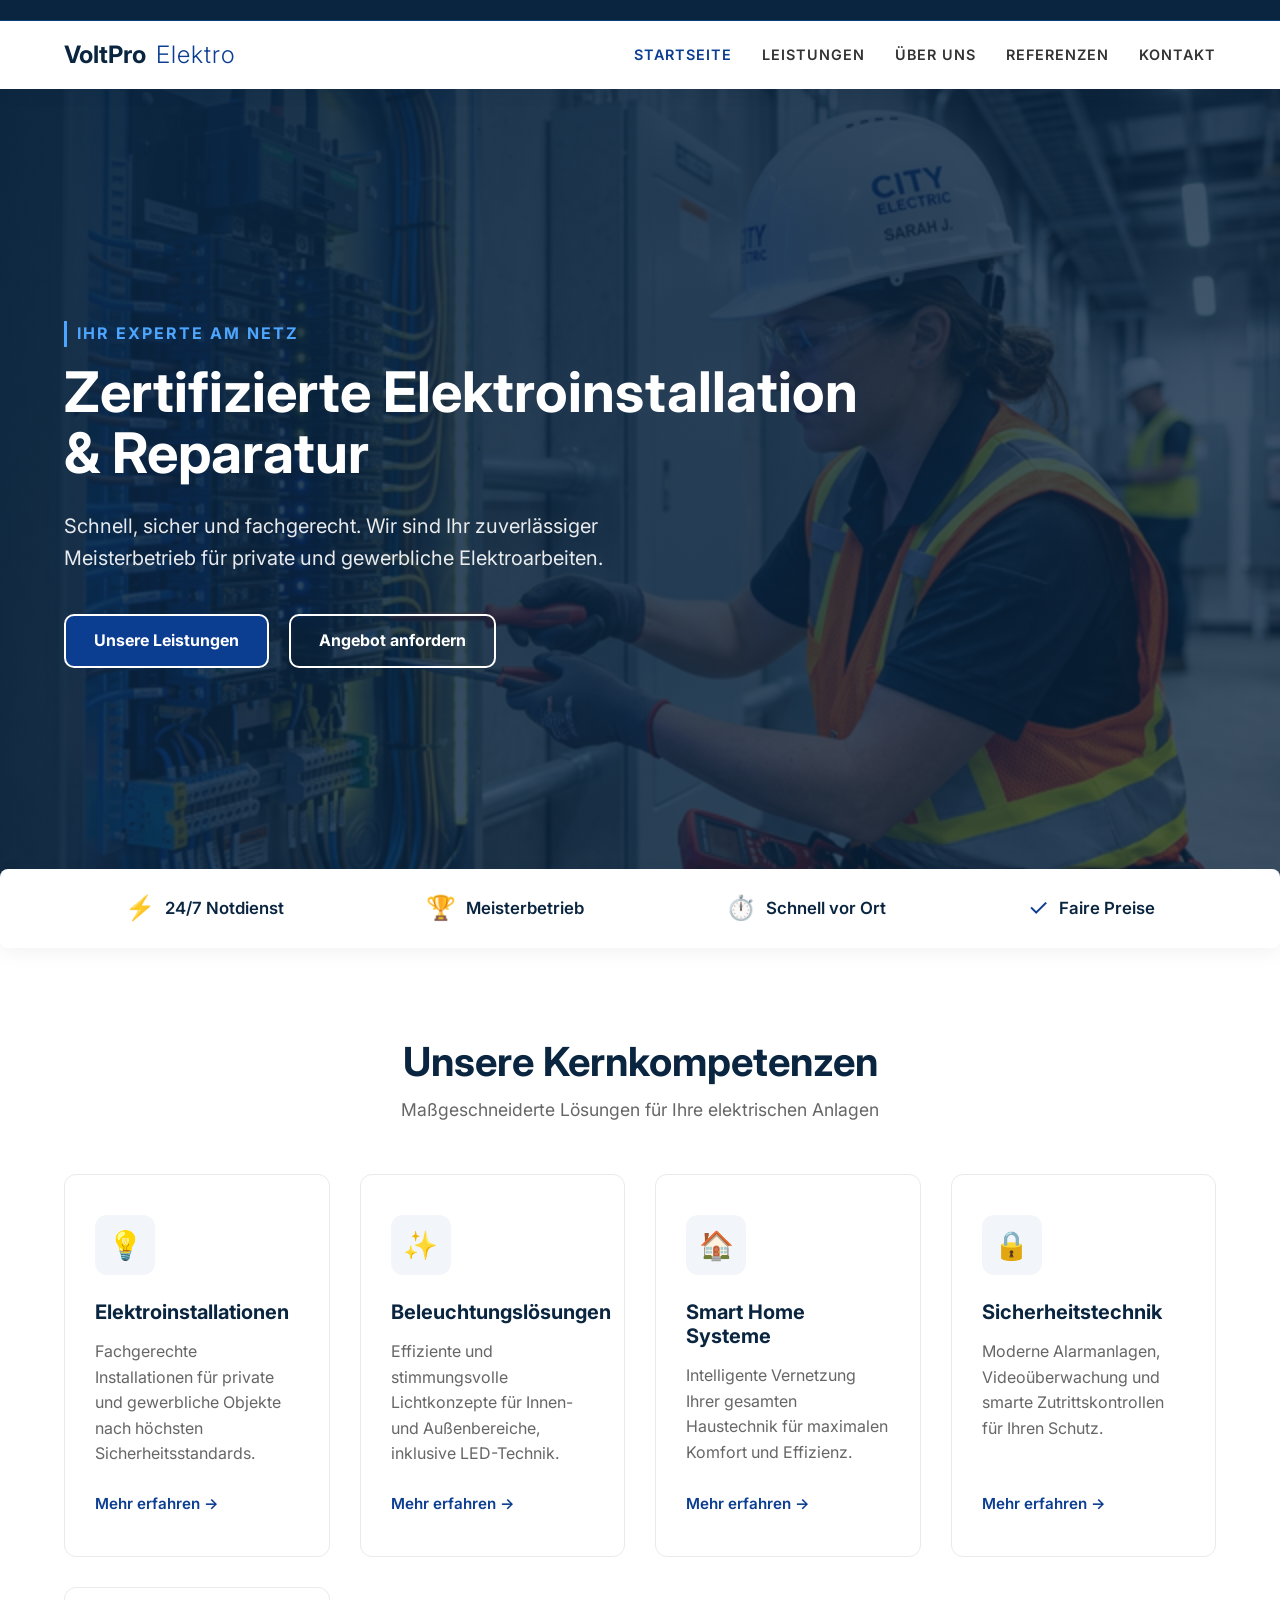
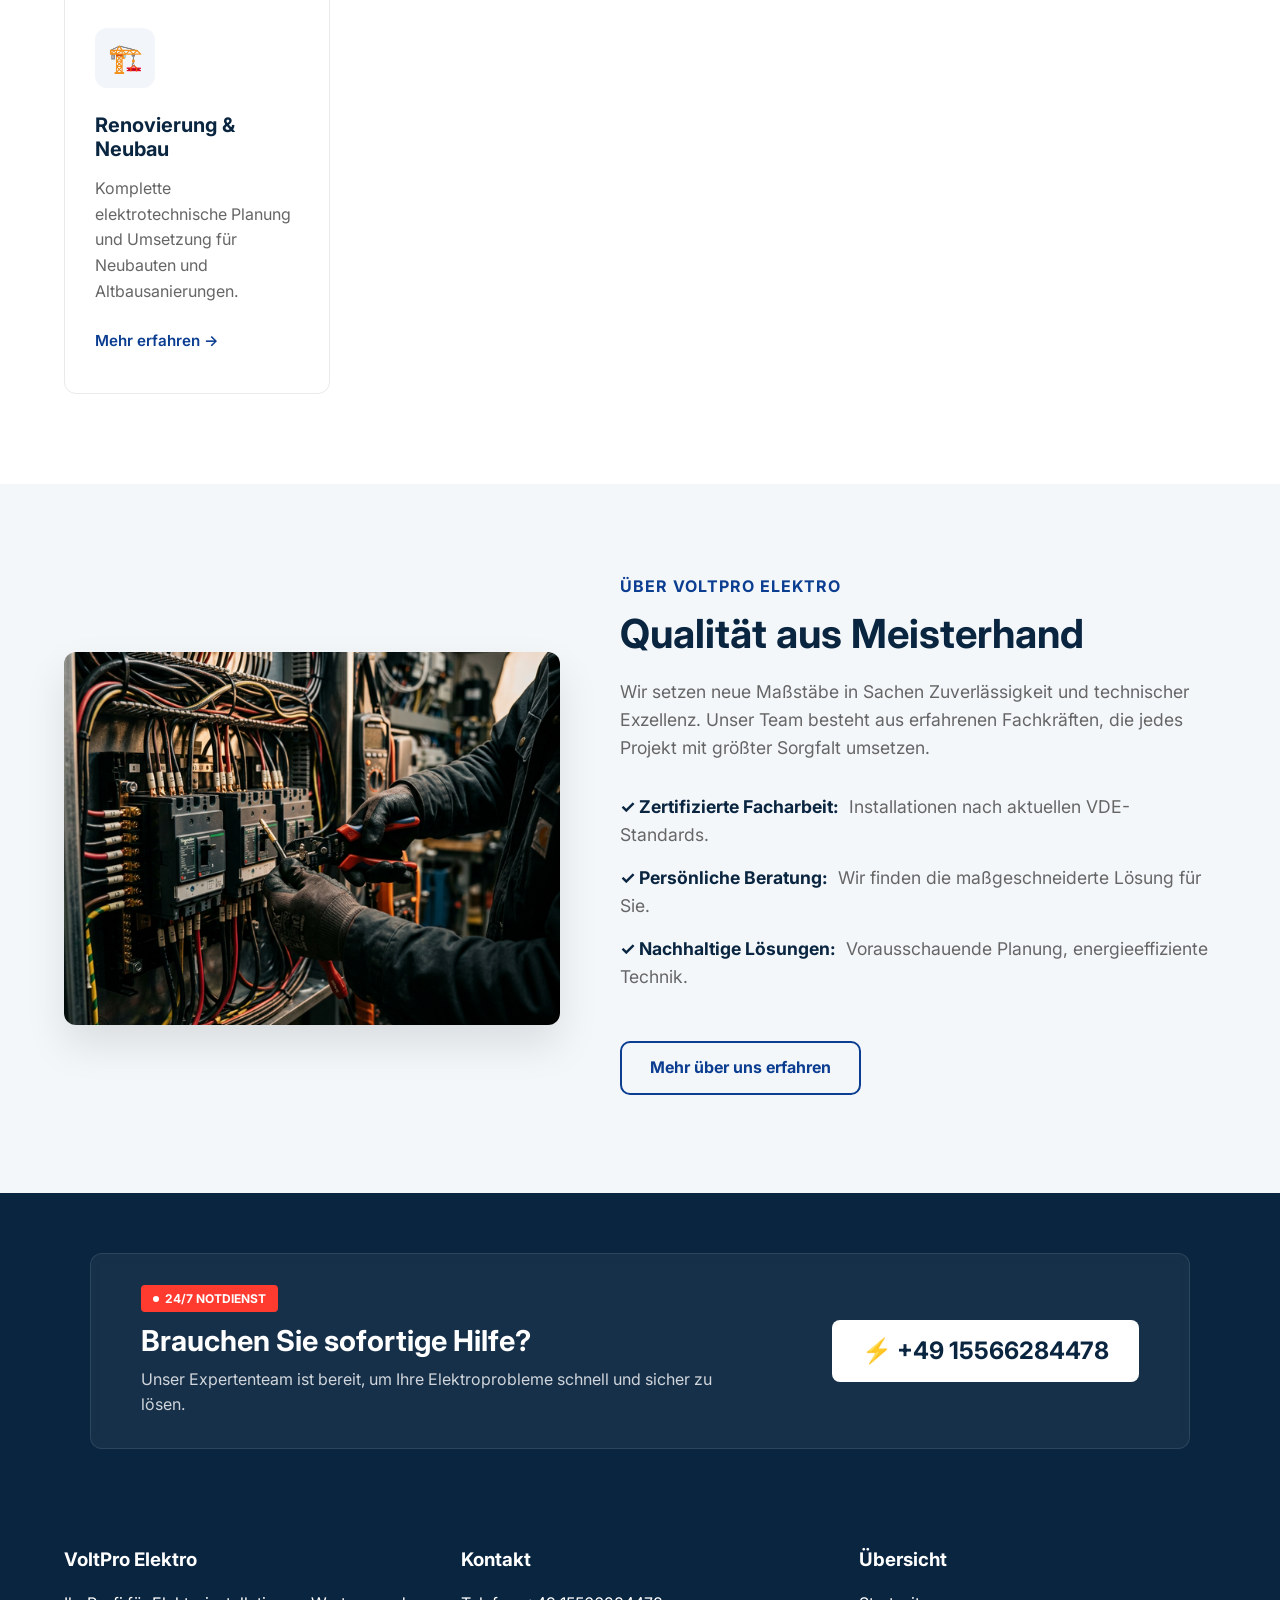
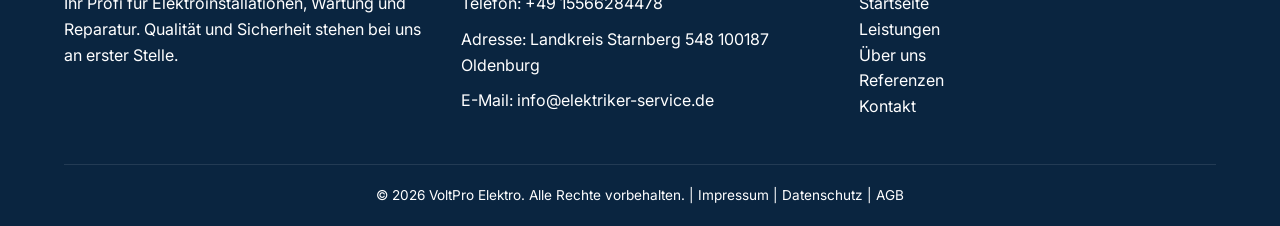
==== commit 59c3c451: "Update address to Oldenburg" ====
--- a/index.html
+++ b/index.html
@@ -7,7 +7,7 @@
     <title>VoltPro Elektro | Professionell & Zuverlässig</title>
     <meta name="description"
         content="Professionelle Elektroinstallationen, Reparaturen und Wartung für Privat- und Geschäftskunden. Schneller und fachgerechter Service.">
-    <link rel="stylesheet" href="css/style.css?v=2">
+    <link rel="stylesheet" href="css/style.css">
     <link rel="icon" type="image/png" href="images/favicon.png">
 </head>
 
@@ -166,7 +166,7 @@
                 <div class="footer-section">
                     <h3>Kontakt</h3>
                     <p>Telefon: <a href="tel:+4915566284478">+49 15566284478</a></p>
-                    <p>Adresse: Landkreis Starnberg 548.100187, 11.356016</p>
+                    <p>Adresse: Landkreis Starnberg 548  100187 Oldenburg</p>
                     <p>E-Mail: info@elektriker-service.de</p>
                 </div>
                 <div class="footer-section">
--- a/css/style.css
+++ b/css/style.css
@@ -777,7 +777,7 @@
     position: relative;
     height: 90vh;
     min-height: 600px;
-    background: url('../images/dark_electrician_hero.png') center/cover no-repeat;
+    background: url('../images/electrician_hero.png') center/cover no-repeat;
     display: flex;
     align-items: center;
 }
@@ -810,7 +810,6 @@
     margin-bottom: 15px;
     border-left: 3px solid #4da6ff;
     padding-left: 10px;
-    text-shadow: 0 2px 4px rgba(0,0,0,0.8);
 }
 
 .hero-professional h1 {
@@ -818,7 +817,6 @@
     line-height: 1.1;
     margin-bottom: 25px;
     color: var(--white);
-    text-shadow: 0 4px 10px rgba(0,0,0,0.8);
 }
 
 .hero-professional p {
